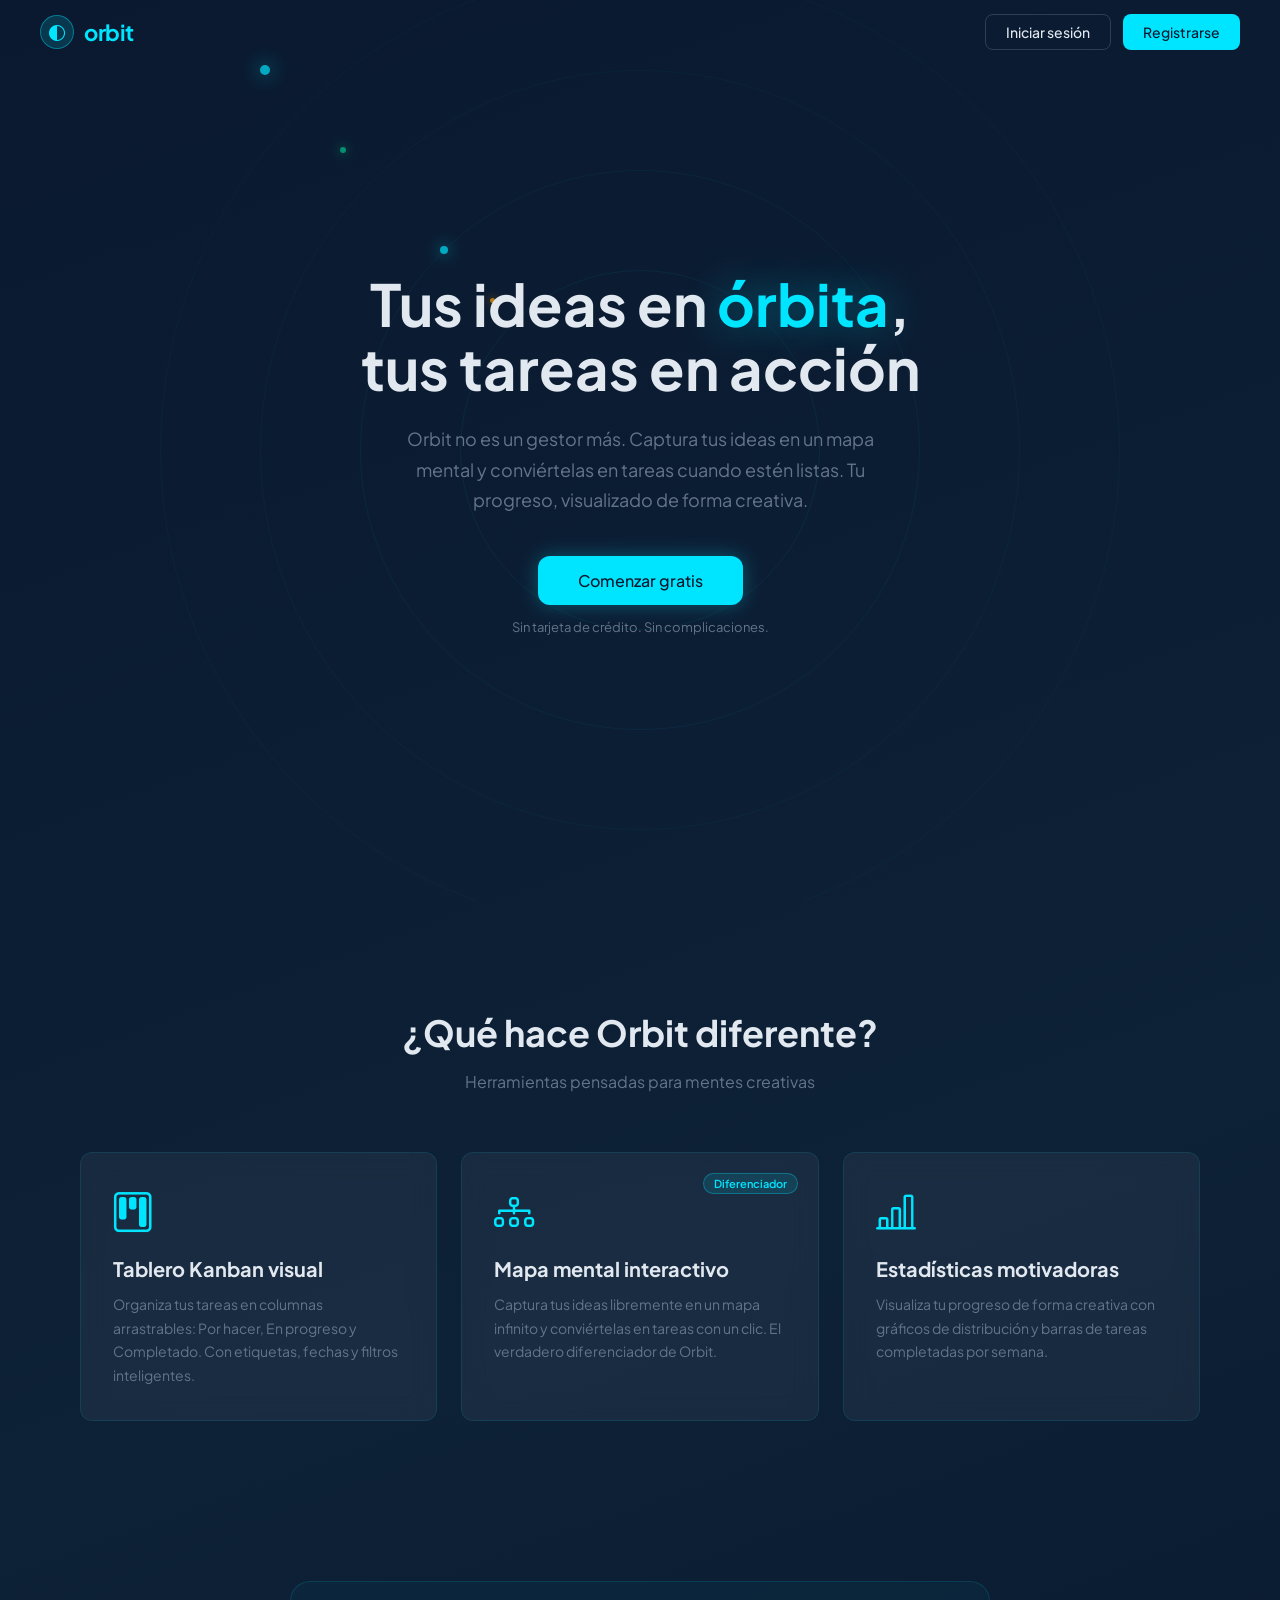
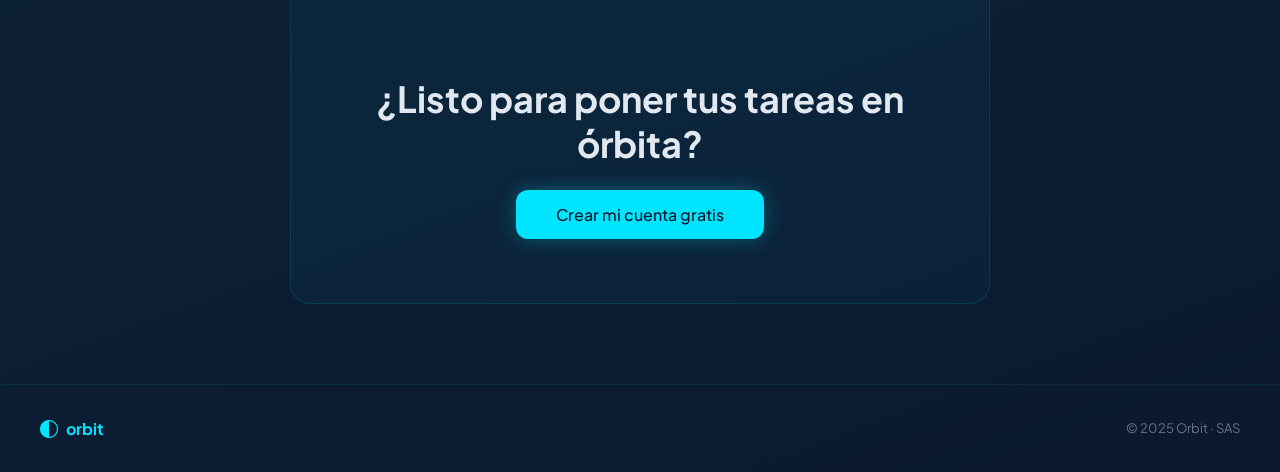
==== frontend/index.html @ 81973f87 "Estructuración proyecto Orbit" ====
<!DOCTYPE html>
<html lang="es">
<head>
    <meta charset="UTF-8">
    <meta name="viewport" content="width=device-width, initial-scale=1.0">
    <title>Orbit — Tus ideas en órbita</title>

    <!-- Tipografía Plus Jakarta Sans -->
    <link rel="preconnect" href="https://fonts.googleapis.com">
    <link rel="preconnect" href="https://fonts.gstatic.com" crossorigin>
    <link href="https://fonts.googleapis.com/css2?family=Plus+Jakarta+Sans:wght@400;500;600;700&display=swap" rel="stylesheet">

    <!-- Bootstrap Icons -->
    <link href="https://cdn.jsdelivr.net/npm/bootstrap-icons@1.11.1/font/bootstrap-icons.css" rel="stylesheet">

    <!-- Estilos de Orbit -->
    <link rel="stylesheet" href="css/orbit.css">
    <link rel="stylesheet" href="css/componentes.css">
    <link rel="stylesheet" href="css/vistas.css">
</head>
<body>
<div class="landing__page">

    <!-- Navbar -->
    <nav class="landing__navbar" id="navbar-landing">
        <div class="landing__brand">
            <div class="logo-orbit"><i class="bi bi-circle-half"></i></div>
            <span class="nombre-logo landing__brand-name">orbit</span>
        </div>
        <div class="landing__actions">
            <button class="btn-secondary landing__button" onclick="location.href='vistas/iniciar-sesion.html'">Iniciar sesión</button>
            <button class="btn-primary landing__button" onclick="location.href='vistas/registrarse.html'">Registrarse</button>
        </div>
    </nav>

    <!-- Hero con órbitas animadas -->
    <section class="landing__hero">
        <div class="landing__orbits">
            <!-- Anillos estáticos concéntricos -->
            <div class="landing__orbit-ring landing__orbit-ring--small"></div>
            <div class="landing__orbit-ring landing__orbit-ring--medium"></div>
            <div class="landing__orbit-ring landing__orbit-ring--large"></div>
            <div class="landing__orbit-ring landing__orbit-ring--xlarge"></div>

            <!-- Planetas orbitando -->
            <div class="landing__planet-wrapper landing__planet-wrapper--one">
                <div class="landing__planet landing__planet--cyan landing__planet--large"></div>
            </div>
            <div class="landing__planet-wrapper landing__planet-wrapper--two">
                <div class="landing__planet landing__planet--green landing__planet--medium"></div>
            </div>
            <div class="landing__planet-wrapper landing__planet-wrapper--three">
                <div class="landing__planet landing__planet--cyan landing__planet--xlarge"></div>
            </div>
            <div class="landing__planet-wrapper landing__planet-wrapper--four">
                <div class="landing__planet landing__planet--amber landing__planet--small"></div>
            </div>
        </div>

        <div class="landing__content">
            <div class="flotante-anim">
                <h1 class="landing__title">
                    Tus ideas en <span>órbita</span>,<br>tus tareas en acción
                </h1>
            </div>
            <p class="landing__subtitle">
                Orbit no es un gestor más. Captura tus ideas en un mapa mental
                y conviértelas en tareas cuando estén listas. Tu progreso,
                visualizado de forma creativa.
            </p>
            <button class="btn-primary glow-cyan landing__button--hero"
                    onclick="location.href='vistas/registrarse.html'">
                Comenzar gratis
            </button>
            <p class="landing__note">
                Sin tarjeta de crédito. Sin complicaciones.
            </p>
        </div>
    </section>

    <!-- Características -->
    <section class="landing__features">
        <h2 class="landing__section-title">
            ¿Qué hace Orbit diferente?
        </h2>
        <p class="landing__section-subtitle">
            Herramientas pensadas para mentes creativas
        </p>

        <div class="landing__feature-grid">
            <div class="glass-card landing__feature">
                <i class="bi bi-kanban"></i>
                <h3>Tablero Kanban visual</h3>
                <p>Organiza tus tareas en columnas arrastrables: Por hacer, En progreso y Completado. Con etiquetas, fechas y filtros inteligentes.</p>
            </div>

            <div class="glass-card landing__feature">
                <span class="landing__badge">Diferenciador</span>
                <i class="bi bi-diagram-3"></i>
                <h3>Mapa mental interactivo</h3>
                <p>Captura tus ideas libremente en un mapa infinito y conviértelas en tareas con un clic. El verdadero diferenciador de Orbit.</p>
            </div>

            <div class="glass-card landing__feature">
                <i class="bi bi-bar-chart-line"></i>
                <h3>Estadísticas motivadoras</h3>
                <p>Visualiza tu progreso de forma creativa con gráficos de distribución y barras de tareas completadas por semana.</p>
            </div>
        </div>
    </section>

    <!-- CTA final -->
    <section class="landing__cta">
        <div class="landing__cta-box">
            <h2>¿Listo para poner tus tareas en órbita?</h2>
            <button class="btn-primary glow-cyan landing__button--hero"
                    onclick="location.href='vistas/registrarse.html'">
                Crear mi cuenta gratis
            </button>
        </div>
    </section>

    <!-- Footer -->
    <footer class="landing__footer">
        <div class="landing__footer-brand">
            <i class="bi bi-circle-half landing__footer-icon"></i>
            <span class="landing__footer-name">orbit</span>
        </div>
        <p class="landing__copyright">
            © 2025 Orbit · SAS
        </p>
    </footer>
</div>

<script>
    // Efecto de navbar al hacer scroll
    window.addEventListener('scroll', () => {
        document.getElementById('navbar-landing').classList.toggle('con-scroll', window.scrollY > 40);
    });
</script>
</body>
</html>
---- frontend/css/orbit.css ----
/*
 * Orbit - Variables CSS y estilos globales
 */

/* Paleta oficial de colores */
:root {
    --color-primario: #00E5FF;
    --color-secundario: #0A192F;
    --color-navy-light: #0D2137;
    --color-terciario: #64748B;
    --color-neutro: #F8FAFC;
    --color-texto: #E2E8F0;
    --color-error: #FF4D4D;
    --color-exito: #00C48C;
    --color-advertencia: #F59E0B;
    --color-morado: #A78BFA;

    --color-primario-hover: #33ECFF;
    --color-overlay: rgba(0, 0, 0, 0.7);
    --color-blanco-05: rgba(255, 255, 255, 0.05);
    --color-blanco-07: rgba(255, 255, 255, 0.07);
    --color-blanco-04: rgba(255, 255, 255, 0.04);
    --color-blanco-02: rgba(255, 255, 255, 0.02);
    --color-cian-04: rgba(0, 229, 255, 0.4);
    --color-cian-03: rgba(0, 229, 255, 0.3);
    --color-cian-025: rgba(0, 229, 255, 0.25);
    --color-cian-015: rgba(0, 229, 255, 0.15);
    --color-cian-012: rgba(0, 229, 255, 0.12);
    --color-cian-01: rgba(0, 229, 255, 0.1);
    --color-cian-008: rgba(0, 229, 255, 0.08);
    --color-cian-006: rgba(0, 229, 255, 0.06);
    --color-gris-04: rgba(100, 116, 139, 0.4);
    --color-gris-03: rgba(100, 116, 139, 0.3);
    --color-gris-02: rgba(100, 116, 139, 0.2);
    --color-gris-015: rgba(100, 116, 139, 0.15);
    --color-error-03: rgba(255, 77, 77, 0.3);
    --color-exito-03: rgba(0, 196, 140, 0.3);

    /* Gradientes */
    --gradiente-fondo: linear-gradient(160deg, #0A192F 0%, #0D2137 60%, #0A192F 100%);
    --gradiente-auth: linear-gradient(135deg, #0A192F 0%, #0D2137 100%);

    /* Bordes translúcidos */
    --borde-cian: rgba(0, 229, 255, 0.1);
    --borde-cian-fuerte: rgba(0, 229, 255, 0.25);
    --borde-gris: rgba(100, 116, 139, 0.3);

    /* Radios */
    --radio-tarjeta: 12px;
    --radio-tarjeta-lg: 20px;
    --radio-boton: 8px;
    --radio-pill: 999px;
    --radio-circular: 50%;

    --sombra-cian: 0 0 20px rgba(0, 229, 255, 0.3);
    --transicion-rapida: 0.2s;

    /* Tipografía */
    --fuente-principal: 'Plus Jakarta Sans', sans-serif;
}

/* Reset y base */
*, *::before, *::after {
    box-sizing: border-box;
}

html, body {
    height: 100%;
    margin: 0;
    padding: 0;
}

body {
    font-family: var(--fuente-principal);
    background-color: var(--color-secundario);
    color: var(--color-texto);
    -webkit-font-smoothing: antialiased;
}

/* Scrollbar personalizada */
::-webkit-scrollbar {
    width: 4px;
    height: 4px;
}
::-webkit-scrollbar-track {
    background: transparent;
}
::-webkit-scrollbar-thumb {
    background: rgba(0, 229, 255, 0.2);
    border-radius: 2px;
}
::-webkit-scrollbar-thumb:hover {
    background: var(--color-cian-04);
}

/* Animaciones globales */
@keyframes orbitar {
    from { transform: rotate(0deg) translateX(var(--r)) rotate(0deg); }
    to   { transform: rotate(360deg) translateX(var(--r)) rotate(-360deg); }
}
.orbital {
    position: absolute;
    border-radius: 50%;
    animation: orbitar var(--duration, 8s) linear infinite;
}

@keyframes flotarY {
    0%, 100% { transform: translateY(0); }
    50% { transform: translateY(-12px); }
}
.flotante-anim {
    animation: flotarY 4s ease-in-out infinite;
}

@keyframes aparecer {
    from { opacity: 0; }
    to { opacity: 1; }
}

@keyframes deslizarArriba {
    from { opacity: 0; transform: translateY(16px); }
    to { opacity: 1; transform: translateY(0); }
}

/* Utilidades de texto */
.texto-cian { color: var(--color-primario); }
.texto-gris { color: var(--color-terciario); }

/* Enlaces */
a {
    color: var(--color-primario);
    text-decoration: none;
}
---- frontend/css/componentes.css ----
/*
 Componentes reutilizables
 */

/* ═══════════ TARJETAS GLASSMORPHISM ═══════════ */
.auth {
    min-height: 100vh;
    background: var(--gradiente-auth);
    display: flex;
    align-items: center;
    justify-content: center;
    padding: 24px;
}

.auth__card {
    width: 100%;
    max-width: 420px;
    padding: 40px;
}

.auth__header {
    text-align: center;
    margin-bottom: 32px;
}

.auth__logo {
    width: 48px;
    height: 48px;
    margin: 0 auto 12px;
}

.auth__logo-icon { font-size: 22px; }
.auth__brand { font-size: 26px; }

.auth__title {
    font-size: 22px;
    font-weight: 700;
    color: var(--color-texto);
    margin: 16px 0 8px;
}

.auth__subtitle,
.auth__footer {
    font-size: 14px;
    color: var(--color-terciario);
    margin: 0;
}

.auth__footer {
    text-align: center;
    margin-top: 20px;
}

.auth__link { font-weight: 500; }
.auth__field { margin-bottom: 14px; }
.auth__field--email { margin-bottom: 16px; }
.auth__field--password { margin-bottom: 20px; }
.auth__captcha { margin-bottom: 20px; }
.auth__submit { width: 100%; padding: 12px; }
.auth__alert { display: none; }
.auth__alert-icon { color: var(--color-error); font-size: 14px; }
.auth__strength { display: none; }
.auth__strength-labels { display: flex; justify-content: space-between; }
.auth__strength-text,
.auth__strength-help { font-size: 11px; }
.auth__strength-help { color: var(--color-terciario); }
.auth__match-icon {
    position: absolute;
    right: 12px;
    top: 50%;
    transform: translateY(-50%);
    font-size: 14px;
    display: none;
}

.glass-card {
    background: rgba(255, 255, 255, 0.05);
    border: 1px solid rgba(0, 229, 255, 0.1);
    border-radius: var(--radio-tarjeta);
    backdrop-filter: blur(12px);
    -webkit-backdrop-filter: blur(12px);
}

.glass-card-strong {
    background: rgba(255, 255, 255, 0.07);
    border: 1px solid rgba(0, 229, 255, 0.15);
    border-radius: var(--radio-tarjeta-lg);
    backdrop-filter: blur(20px);
    -webkit-backdrop-filter: blur(20px);
}

/* ═══════════ BOTONES ═══════════ */
.btn-primary {
    background: var(--color-primario);
    color: var(--color-secundario);
    font-weight: 500;
    border-radius: var(--radio-boton);
    padding: 10px 24px;
    border: none;
    cursor: pointer;
    transition: all 0.2s;
    font-family: var(--fuente-principal);
    font-size: 14px;
}
.btn-primary:hover {
    background: #33ECFF;
    box-shadow: 0 0 20px rgba(0, 229, 255, 0.4);
    transform: translateY(-1px);
}
.btn-primary:disabled {
    opacity: 0.6;
    cursor: not-allowed;
}

.btn-secondary {
    background: transparent;
    color: var(--color-texto);
    font-weight: 500;
    border-radius: var(--radio-boton);
    padding: 10px 24px;
    border: 1px solid rgba(100, 116, 139, 0.4);
    cursor: pointer;
    transition: all 0.2s;
    font-family: var(--fuente-principal);
    font-size: 14px;
}
.btn-secondary:hover {
    border-color: rgba(0, 229, 255, 0.4);
    color: var(--color-primario);
}
.btn-secondary:disabled {
    opacity: 0.4;
    cursor: not-allowed;
}

.btn-danger-soft {
    width: 100%;
    background: rgba(255, 77, 77, 0.08);
    border: 1px solid rgba(255, 77, 77, 0.3);
    border-radius: var(--radio-boton);
    color: var(--color-error);
    font-size: 13px;
    padding: 9px;
    cursor: pointer;
    font-family: var(--fuente-principal);
    font-weight: 500;
}

/* Efectos de brillo */
.glow-cyan { box-shadow: 0 0 20px rgba(0, 229, 255, 0.3); }
.glow-cyan-sm { box-shadow: 0 0 10px rgba(0, 229, 255, 0.2); }

/* ═══════════ INPUTS ═══════════ */
.input-dark {
    background: rgba(255, 255, 255, 0.05);
    border: 1px solid rgba(100, 116, 139, 0.3);
    border-radius: var(--radio-boton);
    color: var(--color-texto);
    padding: 10px 14px;
    font-family: var(--fuente-principal);
    font-size: 14px;
    outline: none;
    transition: border-color 0.2s;
    width: 100%;
}
.input-dark::placeholder { color: var(--color-terciario); }
.input-dark:focus {
    border-color: rgba(0, 229, 255, 0.5);
    box-shadow: 0 0 0 3px rgba(0, 229, 255, 0.08);
}

.campo-con-icono { position: relative; }
.campo-con-icono > i {
    position: absolute;
    left: 12px;
    top: 50%;
    transform: translateY(-50%);
    color: var(--color-terciario);
    font-size: 14px;
}
.campo-con-icono .input-dark { padding-left: 36px; }
.campo-con-icono .toggle-pass {
    position: absolute;
    right: 12px;
    top: 50%;
    transform: translateY(-50%);
    background: none;
    border: none;
    cursor: pointer;
    color: var(--color-terciario);
    font-size: 14px;
    padding: 0;
}

.etiqueta-form {
    font-size: 13px;
    font-weight: 500;
    color: var(--color-texto);
    display: block;
    margin-bottom: 6px;
}

/* ═══════════ SIDEBAR ═══════════ */
.sidebar {
    width: 240px;
    min-width: 240px;
    background: var(--color-secundario);
    border-right: 1px solid var(--borde-cian);
    display: flex;
    flex-direction: column;
    height: 100vh;
    position: sticky;
    top: 0;
    flex-shrink: 0;
}

.sidebar-logo {
    padding: 24px 20px 20px;
    border-bottom: 1px solid rgba(0, 229, 255, 0.08);
    display: flex;
    align-items: center;
    gap: 10px;
}

.logo-orbit {
    width: 34px;
    height: 34px;
    border-radius: 50%;
    background: rgba(0, 229, 255, 0.15);
    border: 1.5px solid rgba(0, 229, 255, 0.4);
    display: flex;
    align-items: center;
    justify-content: center;
    flex-shrink: 0;
}
.logo-orbit i { color: var(--color-primario); font-size: 16px; }

.nombre-logo {
    font-size: 20px;
    font-weight: 700;
    color: var(--color-primario);
    letter-spacing: -0.5px;
}

.sidebar-nav {
    flex: 1;
    padding: 16px 12px;
    display: flex;
    flex-direction: column;
    gap: 2px;
}

.sidebar-item {
    display: flex;
    align-items: center;
    gap: 12px;
    padding: 10px 16px;
    border-radius: var(--radio-boton);
    cursor: pointer;
    transition: all 0.2s;
    color: var(--color-terciario);
    font-size: 14px;
    font-weight: 500;
    border-left: 3px solid transparent;
    margin: 2px 0;
    background: none;
    border-top: none;
    border-right: none;
    border-bottom: none;
    text-align: left;
    width: 100%;
    font-family: var(--fuente-principal);
}
.sidebar-item:hover {
    color: var(--color-texto);
    background: rgba(255, 255, 255, 0.04);
}
.sidebar-item.active {
    background: rgba(0, 229, 255, 0.08);
    color: var(--color-primario);
    border-left-color: var(--color-primario);
}
.sidebar-item i { font-size: 18px; flex-shrink: 0; }

.sidebar-footer {
    padding: 16px 12px;
    border-top: 1px solid rgba(0, 229, 255, 0.08);
}

.usuario-fila {
    display: flex;
    align-items: center;
    gap: 10px;
    margin-bottom: 12px;
}

.avatar {
    width: 36px;
    height: 36px;
    border-radius: 50%;
    background: rgba(0, 229, 255, 0.15);
    border: 1.5px solid rgba(0, 229, 255, 0.3);
    display: flex;
    align-items: center;
    justify-content: center;
    font-size: 13px;
    font-weight: 700;
    color: var(--color-primario);
    flex-shrink: 0;
}
.avatar-solido {
    background: var(--color-primario);
    color: var(--color-secundario);
}

.nombre-usuario-sidebar {
    font-size: 13px;
    font-weight: 600;
    color: var(--color-texto);
    white-space: nowrap;
    overflow: hidden;
    text-overflow: ellipsis;
}

.badge-admin {
    font-size: 10px;
    font-weight: 600;
    color: var(--color-primario);
    background: rgba(0, 229, 255, 0.1);
    border-radius: 999px;
    padding: 1px 8px;
    display: inline-block;
}

/* ═══════════ TOPBAR ═══════════ */
.topbar {
    height: 64px;
    background: var(--color-secundario);
    border-bottom: 1px solid rgba(0, 229, 255, 0.08);
    display: flex;
    align-items: center;
    padding: 0 24px;
    gap: 16px;
    flex-shrink: 0;
    position: sticky;
    top: 0;
    z-index: 10;
}

.topbar-titulo {
    font-size: 18px;
    font-weight: 700;
    color: var(--color-texto);
    margin: 0;
}

.topbar-badge {
    background: rgba(0, 229, 255, 0.1);
    color: var(--color-primario);
    font-size: 11px;
    font-weight: 600;
    padding: 3px 10px;
    border-radius: 999px;
    border: 1px solid var(--borde-cian-fuerte);
}

.campana-notificacion {
    position: relative;
    background: none;
    border: none;
    cursor: pointer;
    color: var(--color-terciario);
    font-size: 20px;
    padding: 4px;
    transition: color 0.2s;
}
.campana-notificacion:hover { color: var(--color-primario); }
.campana-notificacion .campana-dot {
    position: absolute;
    top: 2px;
    right: 2px;
    min-width: 16px;
    height: 16px;
    border-radius: 999px;
    background: #FF4D4D;
    color: #fff;
    font-size: 9px;
    font-weight: 700;
    line-height: 16px;
    text-align: center;
    padding: 0 4px;
    display: none;
}
.campana-notificacion .campana-dot.visible { display: inline-block; }

/* Panel desplegable de notificaciones */
.panel-notificaciones {
    position: fixed;
    top: 64px;
    right: 96px;
    width: 320px;
    max-width: calc(100vw - 24px);
    max-height: 420px;
    overflow-y: auto;
    background: var(--color-secundario);
    border: 1px solid rgba(0, 229, 255, 0.2);
    border-radius: 14px;
    box-shadow: 0 16px 40px rgba(0, 0, 0, 0.5);
    z-index: 60;
    display: none;
    flex-direction: column;
}
.panel-notificaciones.visible { display: flex; }
.panel-notificaciones__header {
    padding: 14px 16px;
    border-bottom: 1px solid var(--borde-gris);
    font-weight: 600;
    font-size: 14px;
    color: var(--color-texto);
    position: sticky;
    top: 0;
    background: var(--color-secundario);
    border-radius: 14px 14px 0 0;
    z-index: 1;
}
.panel-notificaciones__lista {
    display: flex;
    flex-direction: column;
    padding: 6px;
}
.notificacion-item {
    display: flex;
    gap: 10px;
    padding: 10px 12px;
    border-radius: 10px;
    cursor: pointer;
    transition: background 0.2s;
    align-items: flex-start;
}
.notificacion-item:hover { background: rgba(0, 229, 255, 0.08); }
.notificacion-item .notif-icon {
    width: 30px;
    height: 30px;
    border-radius: 8px;
    display: flex;
    align-items: center;
    justify-content: center;
    flex-shrink: 0;
    font-size: 14px;
}
.notificacion-item .notif-contenido { flex: 1; min-width: 0; }
.notificacion-item .notif-titulo {
    font-size: 13px;
    font-weight: 600;
    color: var(--color-texto);
    overflow: hidden;
    text-overflow: ellipsis;
    white-space: nowrap;
}
.notificacion-item .notif-detalle {
    font-size: 11px;
    color: var(--color-terciario);
    margin-top: 2px;
}
.notificacion-item .notif-detalle.vencida { color: #FF4D4D; }
.panel-notificaciones__vacio {
    padding: 24px 16px;
    text-align: center;
    color: var(--color-terciario);
    font-size: 13px;
}

/* Layout principal con sidebar */
.layout-principal {
    display: flex;
    height: 100vh;
    overflow: hidden;
    background: var(--gradiente-fondo);
}

.zona-contenido {
    flex: 1;
    display: flex;
    flex-direction: column;
    overflow: hidden;
}

.contenido-scroll {
    flex: 1;
    overflow: auto;
    padding: 24px;
}

/* ═══════════ PILLS Y TAGS ═══════════ */
.pill {
    padding: 4px 14px;
    border-radius: 999px;
    font-size: 12px;
    font-weight: 500;
    cursor: pointer;
    transition: all 0.2s;
    border: 1px solid var(--borde-gris);
    color: var(--color-terciario);
    background: none;
    font-family: var(--fuente-principal);
}
.pill:hover { color: var(--color-texto); border-color: rgba(226, 232, 240, 0.3); }
.pill.active {
    background: rgba(0, 229, 255, 0.15);
    color: var(--color-primario);
    border-color: rgba(0, 229, 255, 0.4);
}

.tag {
    display: inline-flex;
    align-items: center;
    padding: 2px 10px;
    border-radius: 999px;
    font-size: 11px;
    font-weight: 600;
}

/* ═══════════ KANBAN ═══════════ */
.columna-kanban {
    background: rgba(13, 33, 55, 0.6);
    border: 1px solid rgba(100, 116, 139, 0.15);
    border-radius: var(--radio-tarjeta);
    padding: 16px;
    min-height: 400px;
}

.columna-header {
    display: flex;
    align-items: center;
    gap: 8px;
    margin-bottom: 16px;
}

.punto-columna {
    width: 8px;
    height: 8px;
    border-radius: 50%;
}

.contador-columna {
    margin-left: auto;
    background: rgba(100, 116, 139, 0.2);
    color: var(--color-terciario);
    font-size: 12px;
    font-weight: 600;
    padding: 1px 8px;
    border-radius: 999px;
}

.kanban-card {
    cursor: grab;
    transition: all 0.2s;
    padding: 14px;
    position: relative;
}
.kanban-card:active { cursor: grabbing; }
.kanban-card:hover {
    border-color: rgba(0, 229, 255, 0.4) !important;
    box-shadow: 0 0 12px rgba(0, 229, 255, 0.15);
}
.kanban-card.arrastrando { opacity: 0.5; }
.kanban-card.sobre-columna { outline: 2px dashed rgba(0, 229, 255, 0.4); }

.tarjeta-titulo {
    font-size: 14px;
    font-weight: 600;
    color: var(--color-texto);
    margin: 0 0 6px;
}

.tarjeta-descripcion {
    font-size: 13px;
    color: var(--color-terciario);
    margin: 0 0 10px;
    overflow: hidden;
    display: -webkit-box;
    -webkit-line-clamp: 2;
    -webkit-box-orient: vertical;
}

.tarjeta-footer {
    display: flex;
    align-items: center;
    gap: 8px;
}

.fecha-limite {
    display: flex;
    align-items: center;
    gap: 4px;
    font-size: 12px;
    color: var(--color-terciario);
}

.icono-mapa-origen {
    margin-left: auto;
    color: var(--color-primario);
    font-size: 13px;
}

/* Botón flotante (FAB) */
.fab {
    position: fixed;
    bottom: 28px;
    right: 28px;
    width: 56px;
    height: 56px;
    border-radius: 50%;
    background: var(--color-primario);
    border: none;
    cursor: pointer;
    display: flex;
    align-items: center;
    justify-content: center;
    font-size: 26px;
    color: var(--color-secundario);
    z-index: 30;
    transition: transform 0.2s;
}
.fab:hover { transform: scale(1.1); }

/* Menú de opciones de tarjeta */
.menu-opciones {
    position: absolute;
    right: 0;
    top: 100%;
    z-index: 20;
    background: var(--color-secundario);
    border: 1px solid rgba(0, 229, 255, 0.15);
    border-radius: 10px;
    padding: 6px;
    min-width: 170px;
    box-shadow: 0 8px 24px rgba(0, 0, 0, 0.4);
}

.menu-opcion {
    display: flex;
    align-items: center;
    gap: 8px;
    width: 100%;
    background: none;
    border: none;
    color: var(--color-texto);
    font-size: 13px;
    padding: 8px 12px;
    border-radius: 6px;
    cursor: pointer;
    text-align: left;
    font-family: var(--fuente-principal);
}
.menu-opcion:hover { background: rgba(255, 255, 255, 0.06); }
.menu-opcion.peligroso { color: var(--color-error); }
.menu-opcion.destacado {
    color: var(--color-primario);
    font-weight: 600;
}

/* ═══════════ MODALES ═══════════ */
.modal-overlay {
    position: fixed;
    inset: 0;
    background: rgba(0, 0, 0, 0.7);
    backdrop-filter: blur(4px);
    z-index: 50;
    display: flex;
    align-items: center;
    justify-content: center;
    animation: aparecer 0.2s ease;
}

.modal-card {
    animation: deslizarArriba 0.25s ease;
    width: 100%;
    max-width: 500px;
    padding: 32px;
}

.modal-titulo {
    font-size: 18px;
    font-weight: 700;
    color: var(--color-texto);
    margin: 0 0 24px;
}

.modal-acciones {
    display: flex;
    gap: 12px;
    justify-content: flex-end;
}

/* ═══════════ TABLA ADMIN ═══════════ */
.tabla-usuarios {
    width: 100%;
    border-collapse: collapse;
}

.tabla-usuarios th {
    font-size: 12px;
    font-weight: 600;
    color: var(--color-terciario);
    padding: 10px 12px;
    text-align: left;
    white-space: nowrap;
    border-bottom: 1px solid rgba(100, 116, 139, 0.2);
}

.tabla-usuarios td {
    padding: 12px;
    border-bottom: 1px solid rgba(100, 116, 139, 0.08);
    font-size: 13px;
    color: var(--color-terciario);
}

.tabla-usuarios tr:hover td { background: rgba(255, 255, 255, 0.02); }

.estado-pill {
    border-radius: 999px;
    font-size: 11px;
    font-weight: 600;
    padding: 3px 12px;
    white-space: nowrap;
}
.estado-activo {
    background: rgba(0, 196, 140, 0.12);
    color: var(--color-exito);
    border: 1px solid rgba(0, 196, 140, 0.3);
}
.estado-inactivo {
    background: rgba(255, 77, 77, 0.12);
    color: var(--color-error);
    border: 1px solid rgba(255, 77, 77, 0.3);
}

.btn-accion-tabla {
    background: rgba(255, 255, 255, 0.04);
    border: 1px solid rgba(100, 116, 139, 0.2);
    border-radius: 6px;
    width: 30px;
    height: 30px;
    display: flex;
    align-items: center;
    justify-content: center;
    cursor: pointer;
    color: var(--color-terciario);
    font-size: 14px;
    transition: all 0.15s;
}
.btn-accion-tabla:hover { color: var(--color-primario); border-color: rgba(0, 229, 255, 0.3); }

/* Tarjetas de estadísticas */
.stat-card {
    padding: 20px;
    display: flex;
    align-items: center;
    gap: 16px;
}

.stat-icono {
    width: 48px;
    height: 48px;
    border-radius: 12px;
    display: flex;
    align-items: center;
    justify-content: center;
    flex-shrink: 0;
}

.stat-valor {
    font-size: 26px;
    font-weight: 700;
    color: var(--color-texto);
    line-height: 1.1;
}

.stat-etiqueta {
    font-size: 13px;
    color: var(--color-terciario);
    margin-top: 2px;
}

/* ═══════════ MAPA MENTAL ═══════════ */
.panel-herramientas {
    width: 48px;
    background: var(--color-secundario);
    border-right: 1px solid var(--borde-cian);
    display: flex;
    flex-direction: column;
    align-items: center;
    padding: 12px 0;
    gap: 4px;
    flex-shrink: 0;
}

.btn-herramienta {
    width: 36px;
    height: 36px;
    background: none;
    border: none;
    border-radius: 8px;
    cursor: pointer;
    color: var(--color-terciario);
    display: flex;
    align-items: center;
    justify-content: center;
    font-size: 16px;
    transition: all 0.2s;
}
.btn-herramienta:hover {
    background: rgba(0, 229, 255, 0.1);
    color: var(--color-primario);
}
.btn-herramienta.activo {
    background: rgba(0, 229, 255, 0.15);
    color: var(--color-primario);
}

.panel-propiedades {
    width: 240px;
    background: var(--color-secundario);
    border-left: 1px solid var(--borde-cian);
    padding: 20px;
    flex-shrink: 0;
    overflow-y: auto;
    display: flex;
    flex-direction: column;
    gap: 14px;
    display: none;
}
.panel-propiedades h4 { font-size: 14px; font-weight: 600; color: var(--color-texto); margin: 0; }
.panel-propiedades label { display: block; font-size: 12px; color: var(--color-terciario); margin-bottom: 6px; }
.panel-propiedades #prop-colores { display: flex; flex-wrap: wrap; gap: 8px; }

.btn-zoom {
    background: rgba(255, 255, 255, 0.05);
    border: 1px solid var(--borde-gris);
    border-radius: 6px;
    width: 28px;
    height: 28px;
    color: var(--color-texto);
    cursor: pointer;
    display: flex;
    align-items: center;
    justify-content: center;
    font-size: 14px;
}

.mind-node { cursor: grab; }
.mind-node:active { cursor: grabbing; }

/* ═══════════ ALERTAS ═══════════ */
.alerta-error-box {
    background: rgba(255, 77, 77, 0.1);
    border: 1px solid rgba(255, 77, 77, 0.3);
    border-radius: 8px;
    padding: 10px 14px;
    margin-bottom: 16px;
    display: flex;
    align-items: center;
    gap: 8px;
}
.alerta-error-box span { font-size: 13px; color: var(--color-error); }

.alerta-exito-box {
    background: rgba(0, 196, 140, 0.1);
    border: 1px solid rgba(0, 196, 140, 0.3);
    border-radius: 8px;
    padding: 10px 14px;
    margin-bottom: 16px;
    display: flex;
    align-items: center;
    gap: 8px;
}
.alerta-exito-box span { font-size: 13px; color: var(--color-exito); }

/* Barra de fortaleza de contraseña */
.barra-fortaleza {
    display: flex;
    gap: 4px;
    margin-top: 8px;
    margin-bottom: 4px;
}
.segmento-fortaleza {
    flex: 1;
    height: 3px;
    border-radius: 2px;
    background: rgba(100, 116, 139, 0.2);
    transition: background 0.2s;
}

/* Loader pequeño */
.loader-mini {
    display: inline-block;
    width: 14px;
    height: 14px;
    border: 2px solid rgba(10, 25, 47, 0.3);
    border-radius: 50%;
    border-top-color: var(--color-secundario);
    animation: girar 0.8s linear infinite;
}
@keyframes girar { to { transform: rotate(360deg); } }

/* ═══════════ RESPONSIVE ═══════════ */
@media (max-width: 1024px) {
    .statistics__stats-grid,
    .admin__stats-grid { grid-template-columns: repeat(2, 1fr) !important; }
    .statistics__charts-grid { grid-template-columns: 1fr !important; }
}

@media (max-width: 768px) {
    .sidebar { width: 70px; min-width: 70px; }
    .sidebar .nombre-logo,
    .sidebar .sidebar-item span,
    .sidebar .usuario-fila div:last-child,
    .sidebar .btn-secondary span { display: none; }
    .sidebar-logo { justify-content: center; padding: 20px 8px; }
    .sidebar-item { justify-content: center; }
    .statistics__stats-grid,
    .admin__stats-grid { grid-template-columns: 1fr !important; }
    .board__columns { grid-template-columns: 1fr !important; }
    .panel-propiedades { display: none; }
    .panel-herramientas { width: 42px; }
}

/* ═══════════ RESPONSIVE MÓVIL ═══════════ */
@media (max-width: 576px) {
    .layout-principal { height: auto; min-height: 100vh; overflow: visible; }
    .zona-contenido { overflow: visible; }
    .contenido-scroll { padding: 14px; overflow: visible; }

    /* Sidebar compacto como barra inferior */
    .sidebar {
        position: fixed;
        bottom: 0;
        left: 0;
        right: 0;
        top: auto;
        width: 100%;
        min-width: 0;
        height: 60px;
        flex-direction: row;
        align-items: center;
        justify-content: space-around;
        border-right: none;
        border-top: 1px solid var(--borde-cian);
        z-index: 40;
        background: rgba(10, 25, 47, 0.98);
        backdrop-filter: blur(10px);
    }
    .sidebar-logo { display: none; }
    .sidebar-footer { display: none; }
    .sidebar-nav {
        flex-direction: row;
        padding: 0;
        gap: 0;
        justify-content: space-around;
        width: 100%;
    }
    .sidebar-item {
        flex-direction: column;
        gap: 2px;
        padding: 6px 10px;
        margin: 0;
        border-left: none;
        border-bottom: 2px solid transparent;
        font-size: 10px;
        width: auto;
        justify-content: center;
    }
    .sidebar-item.active {
        border-bottom-color: var(--color-primario);
        background: rgba(0, 229, 255, 0.08);
    }
    .sidebar-item i { font-size: 18px; }
    .sidebar-item span { display: block; }

    /* Topbar compacto */
    .topbar {
        height: auto;
        min-height: 56px;
        padding: 10px 14px;
        gap: 10px;
        flex-wrap: wrap;
        position: sticky;
        top: 0;
    }
    .topbar-titulo { font-size: 16px; }
    .topbar-badge { display: none; }

    /* Contenido de las páginas */
    .panel-notificaciones {
        top: 56px;
        right: 12px;
        width: calc(100vw - 24px);
        max-height: 60vh;
    }

    /* Paneles del mapa mental */
    .panel-herramientas {
        position: fixed;
        top: auto;
        bottom: 68px;
        right: 10px;
        width: auto;
        height: auto;
        flex-direction: column;
        border: 1px solid var(--borde-cian);
        border-radius: 14px;
        background: rgba(10, 25, 47, 0.95);
        backdrop-filter: blur(10px);
        padding: 8px 6px;
        z-index: 35;
        box-shadow: 0 8px 24px rgba(0, 0, 0, 0.4);
    }
    .mind-map__canvas { flex: 1; min-height: calc(100vh - 120px); }
    .topbar-ayuda { display: none !important; }
    .topbar-zoom { margin-left: 0; }
    .topbar-zoom .btn-zoom.ancho { display: none; }

    /* Auth */
    .auth { padding: 16px; }
    .auth__card { padding: 24px 20px; box-shadow: none; }
    .auth__title { font-size: 20px; }
    .auth__captcha { transform: scale(0.88); transform-origin: center; margin-bottom: 8px; }

    /* Modales */
    .modal-card { padding: 24px 18px; margin: 16px; max-height: 90vh; overflow-y: auto; }
    .modal-acciones { flex-direction: column; }
    .modal-acciones .btn-primary,
    .modal-acciones .btn-secondary { width: 100%; }

    /* Tabla de admin */
    .tabla-usuarios { min-width: 560px; }
    .tabla-usuarios th, .tabla-usuarios td { padding: 10px 10px; font-size: 12px; }
    .admin__table-card { padding: 16px; overflow-x: auto; }
    .admin__search input { width: 100%; }
    .admin__search { flex: 1; }
}
---- frontend/css/vistas.css ----
/* Estilos específicos de cada vista. Los valores conservan el diseño original. */

/* Landing */
.landing__navbar {
    position: fixed;
    top: 0; left: 0; right: 0;
    z-index: 40;
    height: 64px;
    background: transparent;
    border-bottom: none;
    transition: all 0.3s;
    display: flex;
    align-items: center;
    padding: 0 40px;
}
.landing__navbar--scrolled {
    background: rgba(10, 25, 47, 0.95);
    backdrop-filter: blur(12px);
    -webkit-backdrop-filter: blur(12px);
    border-bottom: 1px solid rgba(0, 229, 255, 0.08);
}
.landing__hero {
    min-height: 100vh;
    display: flex;
    align-items: center;
    justify-content: center;
    position: relative;
    overflow: hidden;
    padding: 80px 40px 60px;
}
.landing__orbits { position: absolute; inset: 0; pointer-events: none; }
.landing__orbit-ring { position: absolute; top: 50%; left: 50%; border-radius: 50%; transform: translate(-50%, -50%); }
.landing__orbit-ring--small { width: 360px; height: 360px; border: 1px solid rgba(0, 229, 255, 0.06); }
.landing__orbit-ring--medium { width: 560px; height: 560px; border: 1px solid rgba(0, 229, 255, 0.05); }
.landing__orbit-ring--large { width: 760px; height: 760px; border: 1px solid rgba(0, 229, 255, 0.04); }
.landing__orbit-ring--xlarge { width: 960px; height: 960px; border: 1px solid rgba(0, 229, 255, 0.03); }
.landing__planet-wrapper {
    position: absolute;
    top: 50%; left: 50%;
    width: calc(var(--r) * 2);
    height: calc(var(--r) * 2);
    margin-top: calc(var(--r) * -1);
    margin-left: calc(var(--r) * -1);
    animation: orbitar var(--duration, 12s) linear var(--delay, 0s) infinite;
}
.landing__planet {
    width: var(--size); height: var(--size); border-radius: 50%;
    background: var(--color); opacity: 0.7;
    box-shadow: 0 0 calc(var(--size) * 2) var(--color);
    margin-top: calc(var(--size) / -2);
}
.landing__planet-wrapper--one { --r: 200px; --duration: 12s; --delay: 0s; }
.landing__planet-wrapper--two { --r: 300px; --duration: 18s; --delay: -6s; }
.landing__planet-wrapper--three { --r: 380px; --duration: 24s; --delay: -12s; }
.landing__planet-wrapper--four { --r: 150px; --duration: 9s; --delay: -3s; }
.landing__planet--cyan { --color: #00E5FF; }
.landing__planet--green { --color: #00C48C; }
.landing__planet--amber { --color: #F59E0B; }
.landing__planet--small { --size: 5px; }
.landing__planet--medium { --size: 6px; }
.landing__planet--large { --size: 8px; }
.landing__planet--xlarge { --size: 10px; }
.landing__content { position: relative; text-align: center; max-width: 700px; }
.landing__title { font-size: 58px; font-weight: 700; line-height: 1.1; color: var(--color-texto); margin: 0 0 24px; }
.landing__title span { color: var(--color-primario); text-shadow: 0 0 40px rgba(0, 229, 255, 0.4); }
.landing__subtitle { font-size: 18px; color: var(--color-terciario); line-height: 1.7; max-width: 520px; margin: 0 auto 40px; }
.landing__features { padding: 80px 40px; max-width: 1200px; margin: 0 auto; }
.landing__feature-grid { display: grid; grid-template-columns: repeat(3, 1fr); gap: 24px; }
.landing__feature { padding: 32px; position: relative; }
.landing__feature > i { font-size: 40px; color: var(--color-primario); display: block; margin-bottom: 20px; }
.landing__feature h3 { font-size: 20px; font-weight: 700; color: var(--color-texto); margin-bottom: 12px; }
.landing__feature p { font-size: 14px; color: var(--color-terciario); line-height: 1.7; margin: 0; }
.landing__badge { position: absolute; top: 20px; right: 20px; background: rgba(0, 229, 255, 0.12); color: var(--color-primario); font-size: 11px; font-weight: 600; padding: 3px 10px; border-radius: 999px; border: 1px solid rgba(0, 229, 255, 0.3); }
.landing__cta { padding: 80px 40px; }
.landing__cta-box { background: rgba(0, 229, 255, 0.04); border: 1px solid rgba(0, 229, 255, 0.12); border-radius: var(--radio-tarjeta-lg); padding: 64px 40px; text-align: center; max-width: 700px; margin: 0 auto; }
.landing__cta-box h2 { font-size: 36px; font-weight: 700; color: var(--color-texto); margin-bottom: 24px; }
.landing__footer { padding: 32px 40px; border-top: 1px solid rgba(0, 229, 255, 0.08); display: flex; align-items: center; justify-content: space-between; }
.landing__page { background: var(--gradiente-fondo); min-height: 100vh; }
.landing__brand { display: flex; align-items: center; gap: 10px; flex: 1; }
.landing__brand-name { font-size: 22px; }
.landing__actions { display: flex; gap: 12px; }
.landing__button { padding: 8px 20px; }
.landing__button--hero { font-size: 16px; padding: 14px 40px; border-radius: 12px; }
.landing__note { margin-top: 14px; font-size: 13px; color: var(--color-terciario); }
.landing__section-title { font-size: 36px; font-weight: 700; color: var(--color-texto); text-align: center; margin-bottom: 12px; }
.landing__section-subtitle { text-align: center; color: var(--color-terciario); margin-bottom: 60px; font-size: 16px; }
.landing__footer-brand { display: flex; align-items: center; gap: 8px; }
.landing__footer-icon { color: var(--color-primario); font-size: 18px; }
.landing__footer-name { font-size: 16px; font-weight: 700; color: var(--color-primario); }
.landing__copyright { font-size: 13px; color: var(--color-terciario); margin: 0; }

/* Tablero */
.board__columns { display: grid; grid-template-columns: repeat(3, 1fr); gap: 20px; min-height: 400px; }
.board__drop-zone.sortable-ghost { opacity: 0.4; }
.board__list { display: flex; flex-direction: column; gap: 10px; min-height: 200px; }
.board__list.sortable-drag { opacity: 1 !important; }

/* Estadísticas */
.statistics__stats-grid { display: grid; grid-template-columns: repeat(4, 1fr); gap: 16px; margin-bottom: 28px; }
.statistics__charts-grid { display: grid; grid-template-columns: 2fr 3fr; gap: 20px; }
.statistics__chart-card { padding: 24px; }
.statistics__chart-title { font-size: 16px; font-weight: 600; color: var(--color-texto); margin-bottom: 20px; }
.statistics__legend-row { display: flex; align-items: center; justify-content: space-between; }

/* Mapa mental */
.mind-map__canvas { flex: 1; position: relative; overflow: hidden; background: var(--color-navy-light); }
.mind-map__svg { width: 100%; height: 100%; user-select: none; }
#cy-mapa { position: absolute; inset: 0; width: 100%; height: 100%; }
.mind-map__context-menu { position: fixed; background: var(--color-secundario); border: 1px solid rgba(0, 229, 255, 0.2); border-radius: 10px; padding: 6px; z-index: 30; min-width: 200px; box-shadow: 0 8px 24px rgba(0, 0, 0, 0.5); display: none; }
.mind-map__empty { display: flex; flex-direction: column; align-items: center; justify-content: center; height: 100%; gap: 10px; }

/* Topbar del mapa mental */
.topbar-ayuda {
    font-size: 12px;
    color: #F59E0B;
    background: rgba(245, 158, 11, 0.12);
    border: 1px solid rgba(245, 158, 11, 0.3);
    padding: 4px 12px;
    border-radius: 999px;
    display: none;
    margin: 0;
    white-space: nowrap;
}
.topbar-zoom {
    display: flex;
    align-items: center;
    gap: 6px;
    margin-left: auto;
}
.topbar-zoom #texto-zoom {
    font-size: 12px;
    color: var(--color-texto);
    min-width: 40px;
    text-align: center;
}
.btn-zoom.ancho { width: auto; padding: 0 10px; }

.panel-propiedades__posicion {
    display: grid;
    grid-template-columns: 1fr 1fr;
    gap: 10px;
}
.panel-propiedades__posicion > div {
    background: rgba(255, 255, 255, 0.04);
    border: 1px solid var(--borde-gris);
    border-radius: 8px;
    padding: 8px 10px;
}
.panel-propiedades__posicion label { font-size: 11px; color: var(--color-terciario); display: block; margin-bottom: 2px; }
.panel-propiedades__posicion div div { font-size: 13px; font-weight: 600; color: var(--color-texto); }

/* Administración */
.admin__stats-grid { display: grid; grid-template-columns: repeat(4, 1fr); gap: 16px; margin-bottom: 24px; }
.admin__table-card { padding: 24px; margin-bottom: 24px; }
.admin__chart-card { padding: 24px; }
.admin__search { position: relative; }
.admin__search i { position: absolute; left: 10px; top: 50%; transform: translateY(-50%); color: var(--color-terciario); font-size: 14px; }
.admin__search input { padding-left: 32px; width: 220px; }

@media (max-width: 900px) {
    .landing__title { font-size: 38px; }
    .landing__feature-grid { grid-template-columns: 1fr; }
    .landing__cta-box h2 { font-size: 26px; }
    .landing__footer { flex-direction: column; gap: 12px; }
}

/* Landing responsive de móviles */
@media (max-width: 576px) {
    .landing__navbar { padding: 0 16px; height: 56px; }
    .landing__hero { padding: 90px 16px 48px; }
    .landing__title { font-size: 30px; }
    .landing__subtitle { font-size: 15px; margin-bottom: 28px; }
    .landing__button--hero { font-size: 15px; padding: 12px 28px; }
    .landing__section-title { font-size: 26px; }
    .landing__section-subtitle { margin-bottom: 36px; font-size: 14px; }
    .landing__features { padding: 48px 16px; }
    .landing__feature { padding: 24px 20px; }
    .landing__cta { padding: 48px 16px; }
    .landing__cta-box { padding: 40px 20px; }
    .landing__footer { padding: 24px 16px; }
    .landing__actions .landing__button { padding: 8px 12px; font-size: 12px; }
    .landing__orbit-ring--small,
    .landing__orbit-ring--medium { display: none; }
    .landing__planet-wrapper--two,
    .landing__planet-wrapper--three { display: none; }
}

/* Proyectos: en móvil la barra de iconos pasa a ser navegación inferior */
@media (max-width: 720px) {
    .projects__layout { grid-template-columns: 1fr; }
    .projects__iconbar {
        position: fixed;
        bottom: 0;
        left: 0;
        right: 0;
        z-index: 40;
        flex-direction: row;
        justify-content: space-around;
        padding: 8px 10px;
        border-right: none;
        border-top: 1px solid rgba(0, 229, 255, 0.08);
        background: rgba(10, 25, 47, 0.98);
        backdrop-filter: blur(10px);
    }
    .projects__iconbar .logo-orbit,
    .projects__icon-spacer { display: none; }
    .projects__main { padding-bottom: 70px; }
    .projects__tabs-bar { padding: 12px 14px; }
    .projects__tabs { width: 100%; }
    .projects__tab { flex: 1; text-align: center; padding: 8px 6px; font-size: 12px; }
}
@media (min-width: 721px) and (max-width: 1024px) {
    .projects__layout { grid-template-columns: 72px 1fr; }
    .projects__sidebar { display: none; }
}

/* Clases BEM  desde estilos estáticos embebidos. */
.view__inline--1 { overflow: hidden; }
.view__inline--2 { width: 100%; font-size: 13px; padding: 8px 12px; display: flex; align-items: center; gap: 8px; justify-content: center; }
.view__inline--3 { margin-bottom: 28px; }
.view__inline--4 { font-size: 22px; font-weight: 700; color: var(--color-texto); margin: 0 0 6px; }
.view__inline--5 { font-size: 14px; color: var(--color-terciario); margin: 0; }
.view__inline--6 { background: rgba(0,229,255,0.08); border: 1px solid rgba(0,229,255,0.19); }
.view__inline--7 { color: var(--color-primario); font-size: 22px; }
.view__inline--8 { background: rgba(0,196,140,0.08); border: 1px solid rgba(0,196,140,0.19); }
.view__inline--9 { color: var(--color-exito); font-size: 22px; }
.view__inline--10 { background: rgba(245,158,11,0.08); border: 1px solid rgba(245,158,11,0.19); }
.view__inline--11 { color: var(--color-advertencia); font-size: 22px; }
.view__inline--12 { background: rgba(100,116,139,0.08); border: 1px solid rgba(100,116,139,0.19); }
.view__inline--13 { color: var(--color-terciario); font-size: 22px; }
.view__inline--14 { position: relative; height: 240px; }
.view__inline--15 { display: flex; flex-direction: column; gap: 8px; margin-top: 16px; }
.view__inline--16 { position: relative; height: 280px; }
.view__inline--17 { display: flex; align-items: center; gap: 8px; }
.view__inline--18 { font-size: 13px; color: var(--color-terciario); }
.view__inline--19 { font-size: 13px; font-weight: 600; color: var(--color-texto); }
.view__inline--20 { overflow: hidden; }
.view__inline--21 { width: 100%; font-size: 13px; padding: 8px 12px; display: flex; align-items: center; gap: 8px; justify-content: center; }
.view__inline--22 { width: 24px; height: 1px; background: rgba(100,116,139,0.3); margin: 4px 0; }
.view__inline--23 { flex: 1; }
.view__inline--24 { display: flex; align-items: center; gap: 8px; }
.view__inline--25 { font-size: 13px; color: var(--color-texto); min-width: 44px; text-align: center; font-weight: 500; }
.view__inline--26 { width: auto; padding: 4px 10px; font-size: 12px; font-family: inherit; }
.view__inline--27 { font-size: 13px; padding: 7px 14px; display: flex; align-items: center; gap: 6px; }
.view__inline--28 { font-size: 60px; color: var(--color-primario); margin-bottom: 20px; opacity: 0.6; }
.view__inline--29 { font-size: 20px; font-weight: 700; color: var(--color-texto); margin-bottom: 8px; }
.view__inline--30 { font-size: 14px; color: var(--color-terciario); margin-bottom: 24px; }
.view__inline--31 { display: flex; align-items: center; gap: 8px; }
.view__inline--32 { display: none; }
.view__inline--33 { display: none; }
.view__inline--34 { font-size: 14px; font-weight: 700; color: var(--color-texto); margin-bottom: 20px; }
.view__inline--35 { margin-bottom: 16px; }
.view__inline--36 { font-size: 12px; color: var(--color-terciario); display: block; margin-bottom: 6px; }
.view__inline--37 { resize: none; font-size: 13px; }
.view__inline--38 { margin-bottom: 16px; }
.view__inline--39 { font-size: 12px; color: var(--color-terciario); display: block; margin-bottom: 8px; }
.view__inline--40 { display: flex; gap: 8px; flex-wrap: wrap; }
.view__inline--41 { display: grid; grid-template-columns: 1fr 1fr; gap: 8px; margin-bottom: 20px; }
.view__inline--42 { font-size: 12px; color: var(--color-terciario); display: block; margin-bottom: 4px; }
.view__inline--43 { background: rgba(255,255,255,0.04); border: 1px solid rgba(100,116,139,0.2); border-radius: 6px; padding: 6px 10px; font-size: 12px; color: var(--color-terciario); }
.view__inline--44 { font-size: 12px; color: var(--color-terciario); display: block; margin-bottom: 4px; }
.view__inline--45 { background: rgba(255,255,255,0.04); border: 1px solid rgba(100,116,139,0.2); border-radius: 6px; padding: 6px 10px; font-size: 12px; color: var(--color-terciario); }
.view__inline--46 { width: 100%; margin-bottom: 10px; font-size: 13px; }
.view__inline--47 { margin-right: 6px; }
.view__inline--48 { margin-right: 6px; }
.view__inline--49 { display: none; }
.view__inline--50 { max-width: 440px; }
.view__inline--51 { margin-bottom: 8px; }
.view__inline--52 { font-size: 14px; color: var(--color-terciario); margin-bottom: 20px; }
.view__inline--53 { color: var(--color-texto); }
.view__inline--54 { margin-bottom: 14px; }
.view__inline--55 { resize: none; }
.view__inline--56 { margin-bottom: 14px; }
.view__inline--57 { color-scheme: dark; }
.view__inline--58 { margin-bottom: 24px; }
.view__inline--59 { color-scheme: dark; }
.view__inline--60 { overflow: hidden; flex: 1; }
.view__inline--61 { margin-right:6px; }
.view__inline--62 { display: flex; align-items: center; gap: 12px; }
.view__inline--63 { font-size: 12px; color: var(--color-terciario); }
.view__inline--64 { margin-bottom: 18px; }
.view__inline--65 { display:flex; align-items:center; justify-content:space-between; }
.view__inline--66 { font-size: 26px; font-weight: 800; color: var(--color-primario); }
.view__inline--67 { width:0% }
.view__inline--68 { margin-bottom: 6px; }
.view__inline--69 { margin-bottom: 14px; }
.view__inline--70 { display:flex; flex-direction:column; gap:10px; }
.view__inline--71 { display:flex; align-items:center; justify-content:space-between; margin-bottom: 14px; }
.view__inline--72 { display:none; }
.view__inline--73 { margin-bottom:14px; }
.view__inline--74 { margin-bottom:14px; }
.view__inline--75 { margin-bottom:14px; }
.view__inline--76 { display:flex; gap:8px; flex-wrap:wrap; }
.view__inline--77 { margin-bottom:14px; }
.view__inline--78 { color-scheme: dark; }
.view__inline--79 { display:none; }
.view__inline--80 { color: var(--color-error); }
.view__inline--81 { padding:30px; }
.view__inline--82 { display:flex; align-items:center; justify-content:space-between; margin-bottom:10px; }
.view__inline--83 { display:flex; align-items:center; gap:10px; }
.view__inline--84 { color:var(--color-texto); font-size:13.5px; }
.view__inline--85 { font-size:11px; color:var(--color-terciario); }
.view__inline--86 { display:flex; justify-content:space-between; font-size:11.5px; color:var(--color-terciario); margin-bottom:6px; }
.view__inline--87 { margin:0; }
.view__inline--88 { padding:30px; }
.view__inline--89 { margin-bottom:18px; }
.view__inline--90 { font-size:20px; color:var(--color-secundario); }
.view__inline--91 { flex:1; }
.view__inline--92 { font-size:12.5px; padding:8px 14px; }
.view__inline--93 { grid-template-columns:repeat(auto-fit,minmax(150px,1fr)); }
.view__inline--94 { min-height:90px; }
.view__inline--95 { font-size:26px; }
.view__inline--96 { min-height:90px; }
.view__inline--97 { font-size:26px; }
.view__inline--98 { margin:0 0 20px; }
.view__inline--99 { padding:20px; max-width:760px; }
.view__inline--100 { margin-bottom:14px; }
.view__inline--101 { display:flex; gap:10px; margin-top:20px; }
.view__inline--102 { overflow: hidden; }
.view__inline--103 { width: 100%; font-size: 13px; padding: 8px 12px; display: flex; align-items: center; gap: 8px; justify-content: center; }
.view__inline--104 { display: flex; align-items: center; gap: 12px; flex: 1; }
.view__inline--105 { display: flex; align-items: center; gap: 12px; }
.view__inline--106 { font-size: 13px; padding: 8px 16px; display: flex; align-items: center; gap: 6px; }
.view__inline--107 { display: flex; align-items: flex-start; justify-content: space-between; margin-bottom: 24px; flex-wrap: wrap; gap: 12px; }
.view__inline--108 { font-size: 22px; font-weight: 700; color: var(--color-texto); margin: 0 0 4px; }
.view__inline--109 { font-size: 14px; color: var(--color-terciario); margin: 0; }
.view__inline--110 { display: flex; gap: 8px; flex-wrap: wrap; }
.view__inline--111 { background: var(--color-terciario); }
.view__inline--112 { font-size: 14px; font-weight: 600; color: var(--color-texto); }
.view__inline--113 { background: var(--color-advertencia); }
.view__inline--114 { font-size: 14px; font-weight: 600; color: var(--color-texto); }
.view__inline--115 { background: var(--color-exito); }
.view__inline--116 { font-size: 14px; font-weight: 600; color: var(--color-texto); }
.view__inline--117 { display: none; }
.view__inline--118 { margin-bottom: 14px; }
.view__inline--119 { margin-bottom: 14px; }
.view__inline--120 { resize: vertical; }
.view__inline--121 { margin-bottom: 14px; }
.view__inline--122 { display: flex; flex-wrap: wrap; gap: 8px; }
.view__inline--123 { margin-bottom: 14px; }
.view__inline--124 { color-scheme: dark; }
.view__inline--125 { margin-bottom: 24px; }
.view__inline--126 { color-scheme: dark; }
.view__inline--127 { display: flex; align-items: center; justify-content: space-between; margin-bottom: 8px; }
.view__inline--128 { position: relative; }
.view__inline--129 { background: none; border: none; color: var(--color-terciario); cursor: pointer; font-size: 16px; padding: 2px; }
.view__inline--130 { color: var(--color-error); }
.view__inline--131 { overflow: hidden; }
.view__inline--132 { width: 100%; font-size: 13px; padding: 8px 12px; display: flex; align-items: center; gap: 8px; justify-content: center; }
.view__inline--133 { display: flex; align-items: center; gap: 12px; flex: 1; }
.view__inline--134 { background: rgba(0,229,255,0.08); border: 1px solid rgba(0,229,255,0.19); }
.view__inline--135 { color: var(--color-primario); font-size: 22px; }
.view__inline--136 { background: rgba(0,196,140,0.08); border: 1px solid rgba(0,196,140,0.19); }
.view__inline--137 { color: var(--color-exito); font-size: 22px; }
.view__inline--138 { background: rgba(245,158,11,0.08); border: 1px solid rgba(245,158,11,0.19); }
.view__inline--139 { color: var(--color-advertencia); font-size: 22px; }
.view__inline--140 { background: rgba(0,196,140,0.08); border: 1px solid rgba(0,196,140,0.19); }
.view__inline--141 { color: var(--color-exito); font-size: 22px; }
.view__inline--142 { display: flex; align-items: center; justify-content: space-between; margin-bottom: 20px; flex-wrap: wrap; gap: 12px; }
.view__inline--143 { font-size: 16px; font-weight: 700; color: var(--color-texto); margin: 0; }
.view__inline--144 { display: flex; gap: 12px; align-items: center; }
.view__inline--145 { font-size: 13px; padding: 9px 16px; display: flex; align-items: center; gap: 6px; white-space: nowrap; }
.view__inline--146 { overflow-x: auto; }
.view__inline--147 { display: flex; align-items: center; justify-content: space-between; margin-top: 16px; padding-top: 16px; border-top: 1px solid rgba(100,116,139,0.15); }
.view__inline--148 { font-size: 13px; color: var(--color-terciario); }
.view__inline--149 { display: flex; gap: 8px; }
.view__inline--150 { padding: 6px 14px; font-size: 13px; }
.view__inline--151 { padding: 6px 14px; font-size: 13px; }
.view__inline--152 { font-size: 16px; font-weight: 700; color: var(--color-texto); margin-bottom: 20px; }
.view__inline--153 { position: relative; height: 240px; }
.view__inline--154 { display: none; }
.view__inline--155 { margin-bottom: 14px; }
.view__inline--156 { margin-bottom: 14px; }
.view__inline--157 { margin-bottom: 14px; }
.view__inline--158 { margin-bottom: 24px; }
.view__inline--159 { color-scheme: dark; }
.view__inline--160 { display: none; }
.view__inline--161 { color: var(--color-error); font-size: 14px; }
.view__inline--162 { display: none; }
.view__inline--163 { max-width: 440px; }
.view__inline--164 { display: flex; align-items: center; gap: 10px; }
.view__inline--165 { font-weight: 500; color: var(--color-texto); white-space: nowrap; }
.view__inline--166 { white-space: nowrap; }
.view__inline--167 { display: flex; gap: 6px; }
.view__inline--168 { display: flex; align-items: center; gap: 12px; margin-bottom: 20px; }
.view__inline--169 { width: 48px; height: 48px; font-size: 16px; }
.view__inline--170 { font-weight: 700; color: var(--color-texto); font-size: 15px; }
.view__inline--171 { display: flex; flex-direction: column; gap: 12px; font-size: 14px; }
.view__inline--172 { color: var(--color-terciario); font-weight: 500; }
.view__inline--173 { color: var(--color-texto); }
.view__inline--174 { color: var(--color-terciario); font-weight: 500; }
.view__inline--175 { color: var(--color-texto); }
.view__inline--176 { color: var(--color-terciario); font-weight: 500; }



/* Proyecto: estilos específicos extraídos de la vista. */

        /* ═══════════ LAYOUT 3 COLUMNAS (estilo SaaS adaptado) ═══════════ */
        .projects__layout {
            display: grid;
            grid-template-columns: 72px 280px 1fr;
            height: 100vh;
            background: var(--color-secundario);
            overflow: hidden;
        }
        @media (max-width: 1024px) {
            .projects__layout { grid-template-columns: 72px 1fr; }
            .projects__sidebar { display: none; }
        }
        @media (max-width: 720px) {
            .projects__layout { grid-template-columns: 1fr; }
            .projects__sidebar { display: none; }
        }

        /* Barra de iconos (col 1) */
        .projects__iconbar {
            background: var(--color-secundario);
            border-right: 1px solid rgba(0, 229, 255, 0.08);
            display: flex;
            flex-direction: column;
            align-items: center;
            padding: 18px 0;
            gap: 6px;
        }
        .projects__iconbar .logo-orbit { margin-bottom: 18px; }
        .projects__icon-button {
            width: 44px;
            height: 44px;
            border-radius: 14px;
            border: none;
            background: transparent;
            color: var(--color-terciario);
            font-size: 20px;
            display: flex;
            align-items: center;
            justify-content: center;
            cursor: pointer;
            transition: all 0.2s;
            position: relative;
        }
        .projects__icon-button .campana-dot {
            top: 6px;
            right: 6px;
        }
        .projects__icon-button:hover { background: rgba(0, 229, 255, 0.08); color: var(--color-texto); }
        .projects__icon-button.is-active {
            background: var(--color-primario);
            color: var(--color-secundario);
            box-shadow: 0 0 18px rgba(0, 229, 255, 0.35);
        }
        .projects__icon-spacer { flex: 1; }

        /* Panel lateral de proyectos (col 2) */
        .projects__sidebar {
            background: var(--color-navy-light);
            border-right: 1px solid rgba(0, 229, 255, 0.08);
            padding: 20px 16px;
            display: flex;
            flex-direction: column;
            gap: 18px;
            overflow-y: auto;
        }
        .projects__profile {
            display: flex;
            align-items: center;
            gap: 12px;
        }
        .projects__profile .avatar {
            width: 44px;
            height: 44px;
            font-size: 15px;
            position: relative;
        }
        .projects__verified {
            position: absolute;
            bottom: -2px;
            right: -2px;
            width: 16px;
            height: 16px;
            border-radius: 50%;
            background: var(--color-primario);
            color: var(--color-secundario);
            font-size: 10px;
            display: flex;
            align-items: center;
            justify-content: center;
            border: 2px solid var(--color-navy-light);
        }
        .projects__search { position: relative; }
        .projects__search i {
            position: absolute;
            left: 12px;
            top: 50%;
            transform: translateY(-50%);
            color: var(--color-terciario);
            font-size: 14px;
        }
        .projects__search input { padding-left: 34px; width: 100%; }

        .projects__section-title {
            font-size: 11px;
            font-weight: 700;
            text-transform: uppercase;
            letter-spacing: 0.08em;
            color: var(--color-terciario);
            margin: 6px 4px 8px;
            display: flex;
            align-items: center;
            justify-content: space-between;
        }
        .projects__new-button {
            display: flex;
            align-items: center;
            justify-content: space-between;
            width: 100%;
            padding: 10px 14px;
            border: 1px dashed rgba(0, 229, 255, 0.35);
            border-radius: 14px;
            background: rgba(0, 229, 255, 0.04);
            color: var(--color-primario);
            font-weight: 600;
            font-size: 13px;
            cursor: pointer;
            transition: all 0.2s;
        }
        .projects__new-button:hover {
            background: rgba(0, 229, 255, 0.1);
            border-color: var(--color-primario);
        }
        .projects__tree { display: flex; flex-direction: column; gap: 4px; }
        .projects__item {
            display: flex;
            align-items: center;
            gap: 10px;
            padding: 8px 12px;
            border-radius: 10px;
            cursor: pointer;
            border: none;
            background: transparent;
            color: var(--color-texto);
            font-size: 13.5px;
            font-weight: 500;
            text-align: left;
            font-family: inherit;
            transition: all 0.15s;
        }
        .projects__item:hover { background: rgba(0, 229, 255, 0.06); }
        .projects__item.is-active {
            background: rgba(0, 229, 255, 0.12);
            color: var(--color-primario);
        }
        .projects__color-dot {
            width: 8px;
            height: 8px;
            border-radius: 50%;
            flex-shrink: 0;
        }
        .projects__item .nombre { flex: 1; white-space: nowrap; overflow: hidden; text-overflow: ellipsis; }
        .projects__count {
            background: rgba(0, 229, 255, 0.12);
            color: var(--color-primario);
            font-size: 10.5px;
            font-weight: 700;
            border-radius: 999px;
            padding: 1px 7px;
            min-width: 20px;
            text-align: center;
        }

        .projects__team { margin-top: auto; }
        .projects__avatars { display: flex; align-items: center; }
        .projects__avatars .avatar {
            width: 30px;
            height: 30px;
            font-size: 11px;
            border: 2px solid var(--color-secundario);
            margin-left: -8px;
        }
        .projects__avatars .avatar:first-child { margin-left: 0; }

        /* Área principal (col 3) */
        .projects__main {
            display: flex;
            flex-direction: column;
            overflow: hidden;
        }
        .projects__tabs-bar {
            display: flex;
            align-items: center;
            gap: 6px;
            padding: 14px 28px;
            background: var(--color-secundario);
            border-bottom: 1px solid rgba(0, 229, 255, 0.08);
            flex-wrap: wrap;
        }
        .projects__tabs {
            display: flex;
            background: rgba(0, 229, 255, 0.05);
            border-radius: 12px;
            padding: 4px;
            gap: 2px;
            margin: 0 auto;
        }
        .projects__tab {
            padding: 8px 18px;
            border-radius: 9px;
            border: none;
            background: transparent;
            color: var(--color-terciario);
            font-size: 13px;
            font-weight: 600;
            cursor: pointer;
            font-family: inherit;
            transition: all 0.2s;
        }
        .projects__tab.is-active {
            background: var(--color-primario);
            color: var(--color-secundario);
        }
        .projects__breadcrumb {
            font-size: 12px;
            color: var(--color-terciario);
        }
        .projects__breadcrumb a { color: var(--color-terciario); text-decoration: none; }
        .projects__breadcrumb a:hover { color: var(--color-primario); }
        .projects__breadcrumb .actual { color: var(--color-texto); font-weight: 600; }

        .projects__content {
            flex: 1;
            overflow-y: auto;
            padding: 24px 28px;
        }

        /* KPI cards con degradado */
        .projects__kpi-grid {
            display: grid;
            grid-template-columns: repeat(auto-fit, minmax(220px, 1fr));
            gap: 16px;
            margin-bottom: 20px;
        }
        .projects__kpi {
            border-radius: 20px;
            padding: 20px;
            position: relative;
            overflow: hidden;
            min-height: 110px;
            display: flex;
            flex-direction: column;
            justify-content: space-between;
        }
        .projects__kpi .kpi-numero { font-size: 34px; font-weight: 800; color: #fff; line-height: 1; }
        .projects__kpi .kpi-etiqueta { font-size: 12.5px; font-weight: 600; color: rgba(255,255,255,0.85); margin-top: 6px; }
        .projects__kpi .kpi-mas {
            position: absolute;
            top: 14px;
            right: 14px;
            width: 30px;
            height: 30px;
            border-radius: 9px;
            border: none;
            background: rgba(255,255,255,0.2);
            color: #fff;
            font-size: 16px;
            cursor: pointer;
        }
        .projects__kpi .kpi-icono {
            position: absolute;
            bottom: -14px;
            right: -10px;
            font-size: 74px;
            color: rgba(255,255,255,0.14);
        }
        .projects__kpi--blue { background: linear-gradient(135deg, #2563EB, #38BDF8); }
        .projects__kpi--orange { background: linear-gradient(135deg, #F97316, #FBBF24); }
        .projects__kpi--cyan { background: linear-gradient(135deg, #0EA5E9, #00E5FF); }
        .projects__kpi--violet { background: linear-gradient(135deg, #7C3AED, #A78BFA); }

        /* Widgets */
        .projects__widget-grid {
            display: grid;
            grid-template-columns: repeat(auto-fit, minmax(260px, 1fr));
            gap: 16px;
            margin-bottom: 20px;
        }
        .projects__widget {
            border-radius: 20px;
            padding: 20px;
            background: var(--color-navy-light);
            border: 1px solid rgba(0, 229, 255, 0.08);
        }
        .projects__widget--promo {
            background: linear-gradient(135deg, #0A3A5C, #0E7490);
            border: 1px solid rgba(0, 229, 255, 0.25);
            color: #fff;
        }
        .projects__widget--promo h4 { font-size: 17px; font-weight: 800; margin: 0 0 6px; }
        .projects__widget--promo p { font-size: 12.5px; color: rgba(255,255,255,0.85); margin: 0 0 16px; line-height: 1.5; }
        .projects__widget--promo .projects__promo-icon {
            font-size: 40px;
            color: var(--color-primario);
            margin-bottom: 12px;
        }
        .projects__white-button {
            background: #fff;
            color: #0A3A5C;
            border: none;
            font-weight: 700;
            font-size: 13px;
            padding: 10px 20px;
            border-radius: 12px;
            cursor: pointer;
            transition: transform 0.15s;
        }
        .projects__white-button:hover { transform: translateY(-1px); }

        .projects__progress {
            height: 9px;
            background: rgba(100, 116, 139, 0.25);
            border-radius: 999px;
            overflow: hidden;
            margin: 12px 0;
        }
        .projects__progress .projects__progress-fill {
            height: 100%;
            border-radius: 999px;
            background: linear-gradient(90deg, var(--color-primario), #00C48C);
            transition: width 0.5s;
        }
        .projects__widget-title { font-size: 13px; font-weight: 700; color: var(--color-texto); }
        .projects__widget-subtitle { font-size: 12px; color: var(--color-terciario); }
        .projects__continue-button {
            width: 100%;
            margin-top: 14px;
            background: rgba(0, 229, 255, 0.1);
            color: var(--color-primario);
            border: 1px solid rgba(0, 229, 255, 0.25);
            padding: 10px;
            border-radius: 12px;
            font-weight: 700;
            font-size: 13px;
            cursor: pointer;
            font-family: inherit;
        }
        .projects__continue-button:hover { background: rgba(0, 229, 255, 0.18); }

        /* Tarea destacada del día */
        .projects__today-widget {
            display: flex;
            flex-direction: column;
            gap: 14px;
        }
        .projects__task-chip { display: inline-flex; align-items: center; gap: 6px; }
        .projects__task-chip span {
            font-size: 11px;
            font-weight: 700;
            padding: 4px 10px;
            border-radius: 999px;
            background: rgba(0, 229, 255, 0.12);
            color: var(--color-primario);
        }
        .projects__today-title { font-size: 14.5px; font-weight: 700; color: var(--color-texto); line-height: 1.4; }
        .projects__today-due { font-size: 12px; color: var(--color-terciario); }

        /* Gráfico de actividad (panel derecho dentro de la fila inferior) */
        .projects__chart-panel {
            border-radius: 20px;
            padding: 20px;
            background: var(--color-navy-light);
            border: 1px solid rgba(0, 229, 255, 0.08);
        }
        .projects__lower-row {
            display: grid;
            grid-template-columns: 1.2fr 1fr;
            gap: 16px;
        }
        @media (max-width: 980px) {
            .projects__lower-row { grid-template-columns: 1fr; }
        }
        .projects__chart { height: 260px; position: relative; }

        /* Detalle de proyecto */
        .projects__detail { display: none; }
        .projects__detail-header { display: flex; align-items: center; gap: 14px; margin-bottom: 20px; }
        .projects__detail-header .projects__large-dot { width: 40px; height: 40px; border-radius: 12px; }
        .projects__detail-header h2 { margin: 0; font-size: 20px; font-weight: 800; color: var(--color-texto); }
        .projects__detail-header .sub { color: var(--color-terciario); font-size: 12.5px; }
        .projects__back-button {
            background: transparent;
            color: var(--color-terciario);
            border: 1px solid rgba(100,116,139,0.3);
            border-radius: 10px;
            padding: 8px 14px;
            cursor: pointer;
            font-family: inherit;
            font-size: 13px;
            display: flex;
            align-items: center;
            gap: 6px;
        }
        .projects__back-button:hover { color: var(--color-primario); border-color: var(--color-primario); }

        .projects__task-list { display: flex; flex-direction: column; gap: 8px; }
        .projects__task-row {
            display: flex;
            align-items: center;
            gap: 10px;
            padding: 12px 14px;
            border-radius: 12px;
            background: rgba(0, 229, 255, 0.04);
            border: 1px solid rgba(0, 229, 255, 0.08);
        }
        .projects__task-row .check {
            width: 20px;
            height: 20px;
            border-radius: 6px;
            border: 1.5px solid rgba(100,116,139,0.5);
            flex-shrink: 0;
            display: flex;
            align-items: center;
            justify-content: center;
            color: var(--color-secundario);
            font-size: 12px;
        }
        .projects__task-row .check.completado { background: var(--color-exito); border-color: var(--color-exito); }
        .projects__task-row .titulo { flex: 1; color: var(--color-texto); font-size: 13.5px; font-weight: 500; }
        .projects__task-row .projects__mini-label { font-size: 10.5px; font-weight: 700; padding: 3px 9px; border-radius: 999px; }

        .projects__empty {
            text-align: center;
            padding: 60px 20px;
            color: var(--color-terciario);
        }
        .projects__empty i { font-size: 46px; display: block; margin-bottom: 14px; opacity: 0.6; }
        .projects__empty p { margin: 0 0 18px; }
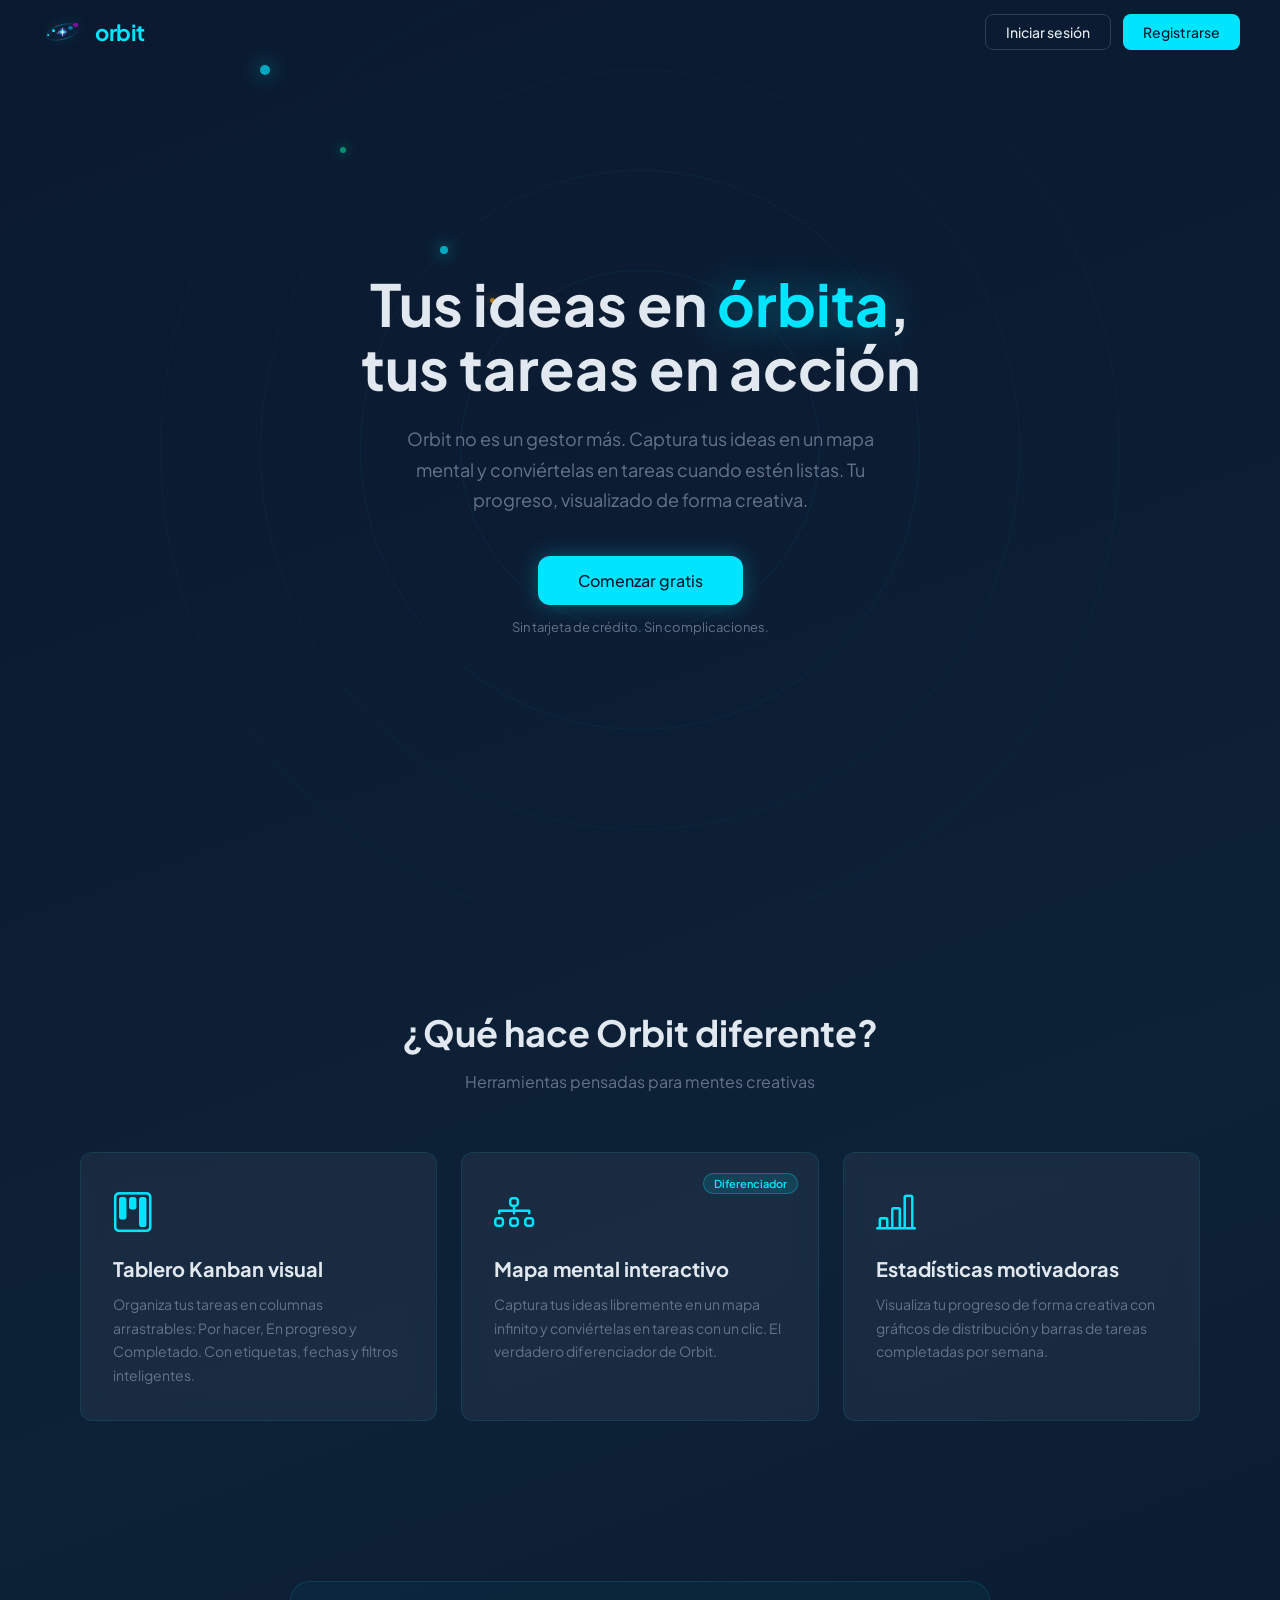
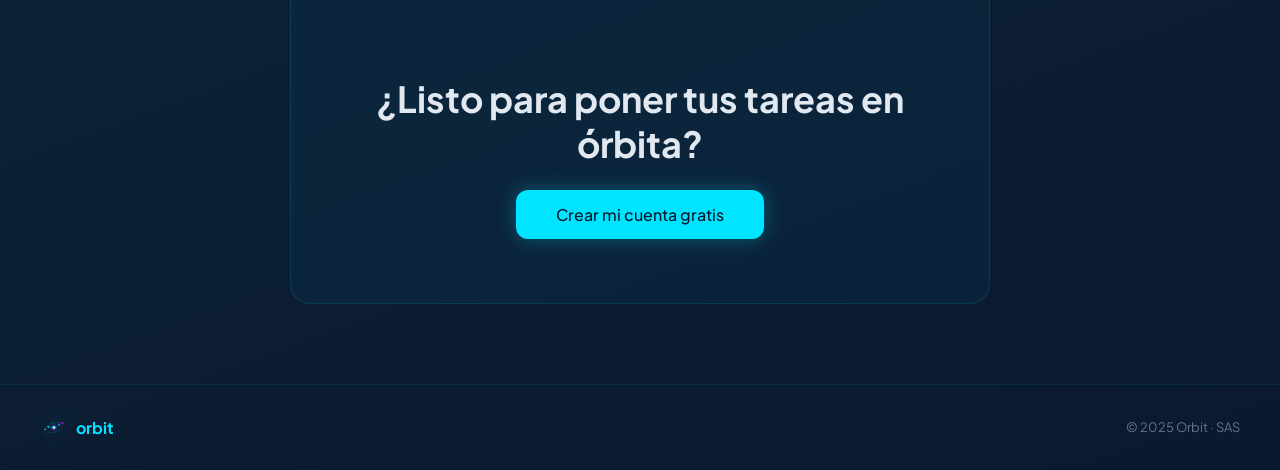
==== commit 3c5a3c7f: "Actualizar identidad visual: logo, favicon y ajustes de interfaz" ====
--- a/frontend/index.html
+++ b/frontend/index.html
@@ -4,6 +4,7 @@
     <meta charset="UTF-8">
     <meta name="viewport" content="width=device-width, initial-scale=1.0">
     <title>Orbit — Tus ideas en órbita</title>
+    <link rel="icon" type="image/svg+xml" href="img/orbit-favicon.svg?v=2">
 
     <!-- Tipografía Plus Jakarta Sans -->
     <link rel="preconnect" href="https://fonts.googleapis.com">
@@ -24,7 +25,7 @@
     <!-- Navbar -->
     <nav class="landing__navbar" id="navbar-landing">
         <div class="landing__brand">
-            <div class="logo-orbit"><i class="bi bi-circle-half"></i></div>
+            <img src="img/orbit-logo.svg" alt="Orbit Logo" class="orbit-brand-icon">
             <span class="nombre-logo landing__brand-name">orbit</span>
         </div>
         <div class="landing__actions">
@@ -123,7 +124,7 @@
     <!-- Footer -->
     <footer class="landing__footer">
         <div class="landing__footer-brand">
-            <i class="bi bi-circle-half landing__footer-icon"></i>
+            <img src="img/orbit-logo.svg" alt="Orbit Logo" class="orbit-brand-icon">
             <span class="landing__footer-name">orbit</span>
         </div>
         <p class="landing__copyright">
@@ -139,9 +140,4 @@
     });
 </script>
 </body>
-</html>
-
-
-
-
-
+</html>
--- a/frontend/css/orbit.css
+++ b/frontend/css/orbit.css
@@ -130,4 +130,28 @@
 a {
     color: var(--color-primario);
     text-decoration: none;
+}
+
+.orbit-brand-icon {
+    width: 45px;
+    height: auto;
+    display: block;
+    filter: drop-shadow(0 0 8px rgba(0, 242, 254, 0.4));
+    transition: transform 0.3s ease;
+}
+
+.orbit-brand-icon:hover {
+    transform: scale(1.08);
+}
+
+.logo-orbit .orbit-brand-icon {
+    width: 34px;
+}
+
+.auth__logo .orbit-brand-icon {
+    width: 48px;
+}
+
+.landing__footer .orbit-brand-icon {
+    width: 28px;
 }
--- a/frontend/css/componentes.css
+++ b/frontend/css/componentes.css
@@ -667,10 +667,14 @@
     background: rgba(0, 0, 0, 0.7);
     backdrop-filter: blur(4px);
     z-index: 50;
-    display: flex;
+    display: none; /* oculto por defecto: solo se muestra cuando el JS lo abre */
     align-items: center;
     justify-content: center;
     animation: aparecer 0.2s ease;
+}
+
+.modal-overlay.abierto {
+    display: flex;
 }
 
 .modal-card {
@@ -691,6 +695,309 @@
     display: flex;
     gap: 12px;
     justify-content: flex-end;
+}
+
+/* ═══════════ DIÁLOGOS (reemplazan confirm/alert/prompt) ═══════════ */
+.dialogo-overlay { z-index: 100; }
+
+.dialogo-card { max-width: 420px; padding: 28px; }
+
+.dialogo-mensaje {
+    color: var(--color-terciario);
+    font-size: 14px;
+    line-height: 1.55;
+    margin: 0 0 22px;
+    word-break: break-word;
+}
+
+.dialogo-acciones .btn-secondary,
+.dialogo-acciones .btn-primary,
+.dialogo-acciones .btn-danger-soft {
+    min-width: 118px;
+}
+
+.dialogo-acciones--unica { justify-content: flex-end; }
+
+.dialogo-campo { margin-bottom: 18px; }
+
+/* ═══════════ BOTÓN CERRAR SESIÓN ═══════════ */
+.btn-cerrar-sesion {
+    width: 100%;
+    padding: 10px 12px;
+    font-size: 14px;
+    font-weight: 500;
+    display: flex;
+    align-items: center;
+    justify-content: center;
+    gap: 8px;
+    color: #FCA5A5;
+    background: rgba(248, 113, 113, 0.06);
+    border: 1px solid rgba(248, 113, 113, 0.22);
+    border-radius: 10px;
+    cursor: pointer;
+    transition: background 0.2s, border-color 0.2s, transform 0.15s;
+    font-family: inherit;
+    line-height: 1;
+}
+
+.btn-cerrar-sesion:hover {
+    background: rgba(248, 113, 113, 0.14);
+    border-color: rgba(248, 113, 113, 0.45);
+}
+
+.btn-cerrar-sesion:active { transform: scale(0.98); }
+
+.btn-cerrar-sesion i { font-size: 16px; }
+
+/* Botón compacto para la topbar (Nueva tarea / Crear usuario) */
+.btn-accion-topbar {
+    font-size: 13px;
+    padding: 8px 16px;
+    display: inline-flex;
+    align-items: center;
+    gap: 6px;
+}
+
+/* Botón compacto para paginación */
+.btn-accion-compacta {
+    padding: 6px 14px;
+    font-size: 13px;
+}
+
+/* ═══════════ PERFIL ═══════════ */
+.tarjeta-perfil {
+    max-width: 680px;
+    margin: 0 auto;
+    background: rgba(10, 14, 25, 0.6);
+    border: 1px solid rgba(255, 255, 255, 0.07);
+    border-radius: 20px;
+    padding: 28px;
+}
+
+.tarjeta-perfil-header {
+    display: flex;
+    align-items: center;
+    gap: 16px;
+    padding-bottom: 20px;
+    margin-bottom: 20px;
+    border-bottom: 1px solid rgba(255, 255, 255, 0.08);
+}
+
+.avatar-grande {
+    width: 64px;
+    height: 64px;
+    min-width: 64px;
+    border-radius: 50%;
+    background: linear-gradient(135deg, #00E5FF, #7C3AED);
+    color: #ffffff;
+    font-weight: 700;
+    font-size: 22px;
+    display: flex;
+    align-items: center;
+    justify-content: center;
+}
+
+.tarjeta-perfil h2 {
+    margin: 0;
+    font-size: 20px;
+    color: var(--color-texto);
+}
+
+.tarjeta-perfil .rol-perfil {
+    color: var(--color-terciario);
+    font-size: 13px;
+    margin-top: 4px;
+}
+
+.seccion-perfil {
+    padding: 20px 0;
+    border-bottom: 1px solid rgba(255, 255, 255, 0.06);
+}
+
+.seccion-perfil:last-child { border-bottom: none; }
+
+.seccion-perfil-titulo {
+    font-size: 15px;
+    font-weight: 600;
+    margin: 0 0 4px;
+}
+
+.seccion-perfil-desc {
+    font-size: 13px;
+    color: var(--color-terciario);
+    margin: 0 0 18px;
+}
+
+.campo-perfil { margin-bottom: 16px; }
+
+/* ═══════════ MENÚ OFF-CANVAS MÓVIL ═══════════ */
+.btn-hamburguesa {
+    display: none;
+    width: 40px;
+    height: 40px;
+    align-items: center;
+    justify-content: center;
+    background: rgba(255, 255, 255, 0.05);
+    border: 1px solid rgba(255, 255, 255, 0.1);
+    border-radius: 10px;
+    color: var(--color-texto);
+    font-size: 20px;
+    cursor: pointer;
+    flex-shrink: 0;
+}
+
+.btn-hamburguesa i { pointer-events: none; }
+
+.sidebar-fondo {
+    position: fixed;
+    inset: 0;
+    background: rgba(0, 0, 0, 0.55);
+    z-index: 80;
+    opacity: 0;
+    pointer-events: none;
+    transition: opacity 0.25s ease;
+}
+
+@media (max-width: 900px) {
+    .layout-principal .sidebar {
+        position: fixed;
+        top: 0;
+        left: 0;
+        bottom: 0;
+        z-index: 90;
+        transform: translateX(-100%);
+        transition: transform 0.28s ease;
+        box-shadow: 0 0 0 rgba(0, 0, 0, 0);
+    }
+
+    .layout-principal .sidebar.abierto {
+        transform: translateX(0);
+        box-shadow: 0 0 60px rgba(0, 0, 0, 0.55);
+    }
+
+    .sidebar-fondo.activo {
+        opacity: 1;
+        pointer-events: auto;
+    }
+
+    body.menu-abierto { overflow: hidden; }
+
+    .btn-hamburguesa {
+        display: inline-flex;
+        margin-right: 4px;
+    }
+}
+
+/* ═══════════ COMPARTIR ═══════════ */
+.btn-share-tarea {
+    background: none;
+    border: none;
+    color: var(--color-terciario);
+    cursor: pointer;
+    font-size: 16px;
+    padding: 2px;
+    transition: color 0.2s;
+}
+
+.btn-share-tarea:hover { color: var(--color-acento, #00E5FF); }
+
+.compartir-card { max-width: 540px; }
+
+.compartir-subtitulo {
+    color: var(--color-terciario);
+    font-size: 13px;
+    margin: -6px 0 18px;
+    word-break: break-word;
+}
+
+.compartir-nuevo {
+    display: flex;
+    gap: 8px;
+    margin-bottom: 18px;
+}
+
+.compartir-nuevo input[type="email"] { flex: 1; min-width: 0; }
+
+.compartir-permiso-select { flex-shrink: 0; }
+
+.compartir-lista {
+    display: flex;
+    flex-direction: column;
+    gap: 8px;
+    max-height: 280px;
+    overflow-y: auto;
+    margin-bottom: 20px;
+}
+
+.compartir-vacio {
+    color: var(--color-terciario);
+    font-size: 13px;
+    text-align: center;
+    padding: 14px 0;
+    margin: 0;
+}
+
+.compartir-fila {
+    display: flex;
+    align-items: center;
+    gap: 10px;
+    padding: 8px 10px;
+    border: 1px solid rgba(255, 255, 255, 0.07);
+    border-radius: 12px;
+    background: rgba(255, 255, 255, 0.02);
+}
+
+.compartir-datos {
+    flex: 1;
+    min-width: 0;
+}
+
+.compartir-nombre {
+    font-size: 14px;
+    font-weight: 600;
+    white-space: nowrap;
+    overflow: hidden;
+    text-overflow: ellipsis;
+}
+
+.compartir-correo {
+    font-size: 12px;
+    color: var(--color-terciario);
+    white-space: nowrap;
+    overflow: hidden;
+    text-overflow: ellipsis;
+}
+
+.compartir-quitar {
+    width: 30px;
+    height: 30px;
+    display: flex;
+    align-items: center;
+    justify-content: center;
+    background: none;
+    border: none;
+    border-radius: 8px;
+    color: var(--color-terciario);
+    cursor: pointer;
+    font-size: 14px;
+    transition: background 0.2s, color 0.2s;
+}
+
+.compartir-quitar:hover {
+    background: rgba(248, 113, 113, 0.12);
+    color: #FCA5A5;
+}
+
+@media (max-width: 480px) {
+    .compartir-nuevo {
+        flex-direction: column;
+    }
+
+    .compartir-nuevo .btn-primary { width: 100%; }
+
+    .compartir-fila { flex-wrap: wrap; }
+
+    .compartir-permiso-select { width: 100%; }
 }
 
 /* ═══════════ TABLA ADMIN ═══════════ */
--- a/frontend/css/vistas.css
+++ b/frontend/css/vistas.css
@@ -1,4 +1,4 @@
-/* Estilos específicos de cada vista. Los valores conservan el diseño original. */
+/* Estilos específicos de cada vista. */
 
 /* Landing */
 .landing__navbar {
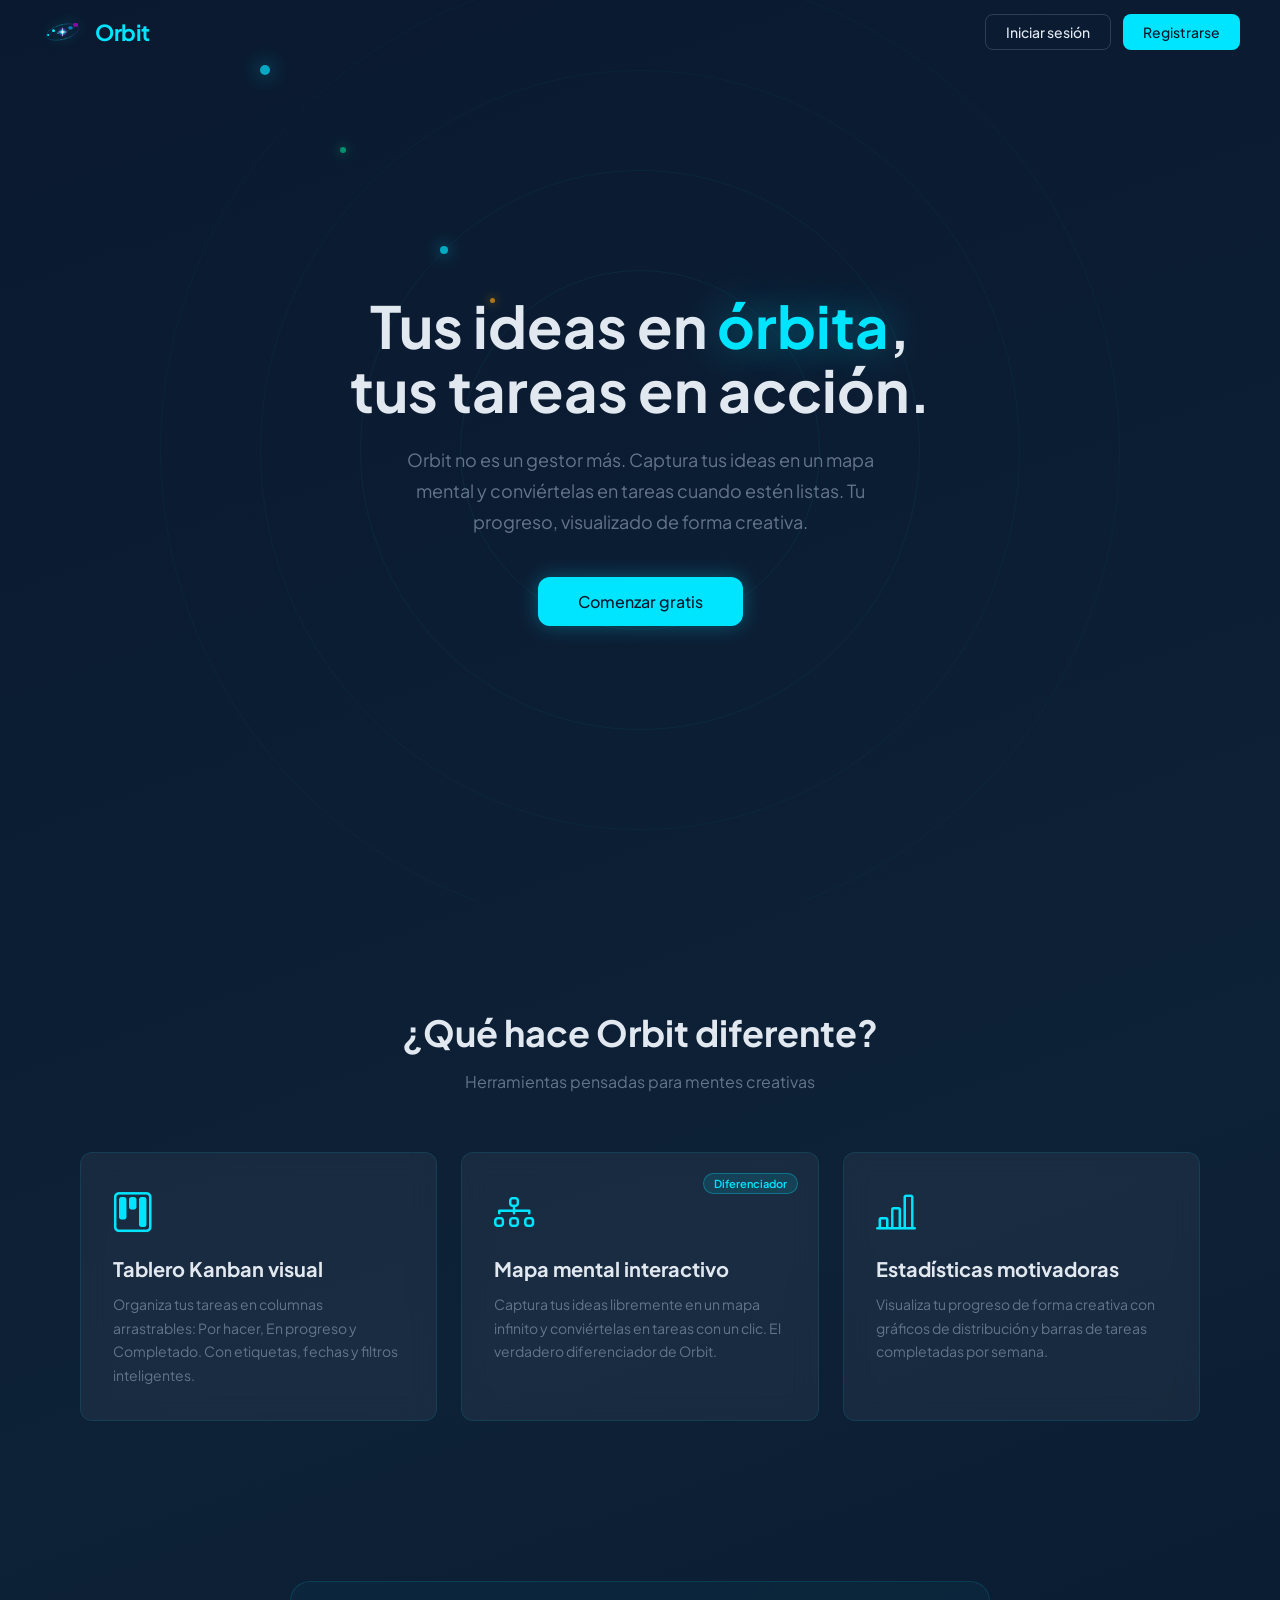
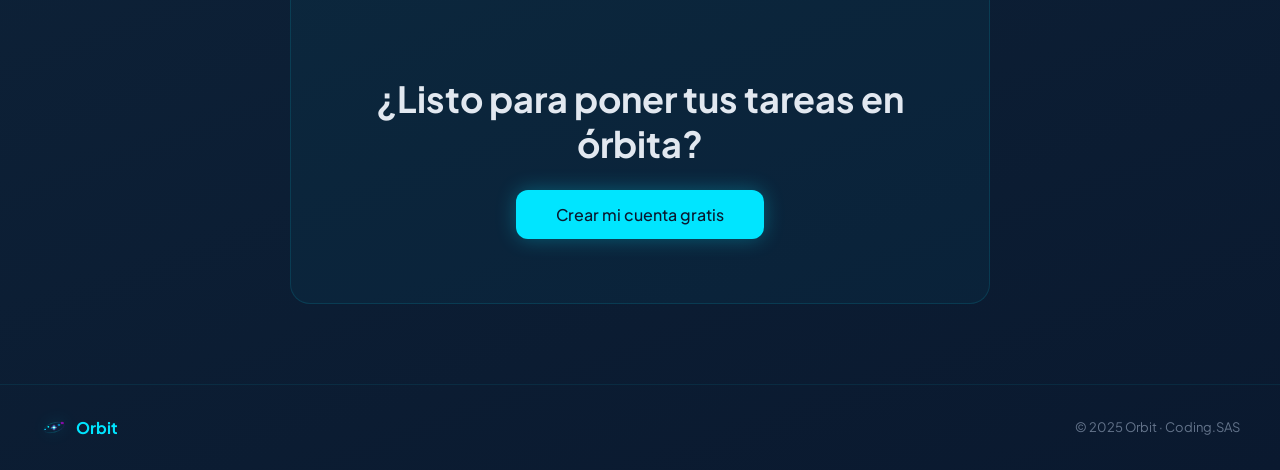
==== commit 0132c68a: "Se mejora el side bar para mejorar su diseño visual y se hacen mejoras en la documentacion del codig" ====
--- a/frontend/index.html
+++ b/frontend/index.html
@@ -26,7 +26,7 @@
     <nav class="landing__navbar" id="navbar-landing">
         <div class="landing__brand">
             <img src="img/orbit-logo.svg" alt="Orbit Logo" class="orbit-brand-icon">
-            <span class="nombre-logo landing__brand-name">orbit</span>
+            <span class="nombre-logo landing__brand-name">Orbit</span>
         </div>
         <div class="landing__actions">
             <button class="btn-secondary landing__button" onclick="location.href='vistas/iniciar-sesion.html'">Iniciar sesión</button>
@@ -61,7 +61,7 @@
         <div class="landing__content">
             <div class="flotante-anim">
                 <h1 class="landing__title">
-                    Tus ideas en <span>órbita</span>,<br>tus tareas en acción
+                    Tus ideas en <span>órbita</span>,<br>tus tareas en acción.
                 </h1>
             </div>
             <p class="landing__subtitle">
@@ -73,9 +73,6 @@
                     onclick="location.href='vistas/registrarse.html'">
                 Comenzar gratis
             </button>
-            <p class="landing__note">
-                Sin tarjeta de crédito. Sin complicaciones.
-            </p>
         </div>
     </section>
 
@@ -125,10 +122,10 @@
     <footer class="landing__footer">
         <div class="landing__footer-brand">
             <img src="img/orbit-logo.svg" alt="Orbit Logo" class="orbit-brand-icon">
-            <span class="landing__footer-name">orbit</span>
+            <span class="landing__footer-name">Orbit</span>
         </div>
         <p class="landing__copyright">
-            © 2025 Orbit · SAS
+            © 2025 Orbit · Coding.SAS
         </p>
     </footer>
 </div>
--- a/frontend/css/orbit.css
+++ b/frontend/css/orbit.css
@@ -145,11 +145,16 @@
 }
 
 .logo-orbit .orbit-brand-icon {
-    width: 34px;
+    width: 30px;
+}
+
+.logo-orbit.auth__logo {
+    width: 48px;
+    height: 48px;
 }
 
 .auth__logo .orbit-brand-icon {
-    width: 48px;
+    width: 40px;
 }
 
 .landing__footer .orbit-brand-icon {
--- a/frontend/css/componentes.css
+++ b/frontend/css/componentes.css
@@ -56,6 +56,12 @@
 .auth__field--email { margin-bottom: 16px; }
 .auth__field--password { margin-bottom: 20px; }
 .auth__captcha { margin-bottom: 20px; }
+.auth__recuperar {
+    display: flex;
+    justify-content: flex-end;
+    margin: -6px 0 20px;
+}
+.auth__recuperar .auth__link { font-size: 13px; }
 .auth__submit { width: 100%; padding: 12px; }
 .auth__alert { display: none; }
 .auth__alert-icon { color: var(--color-error); font-size: 14px; }
